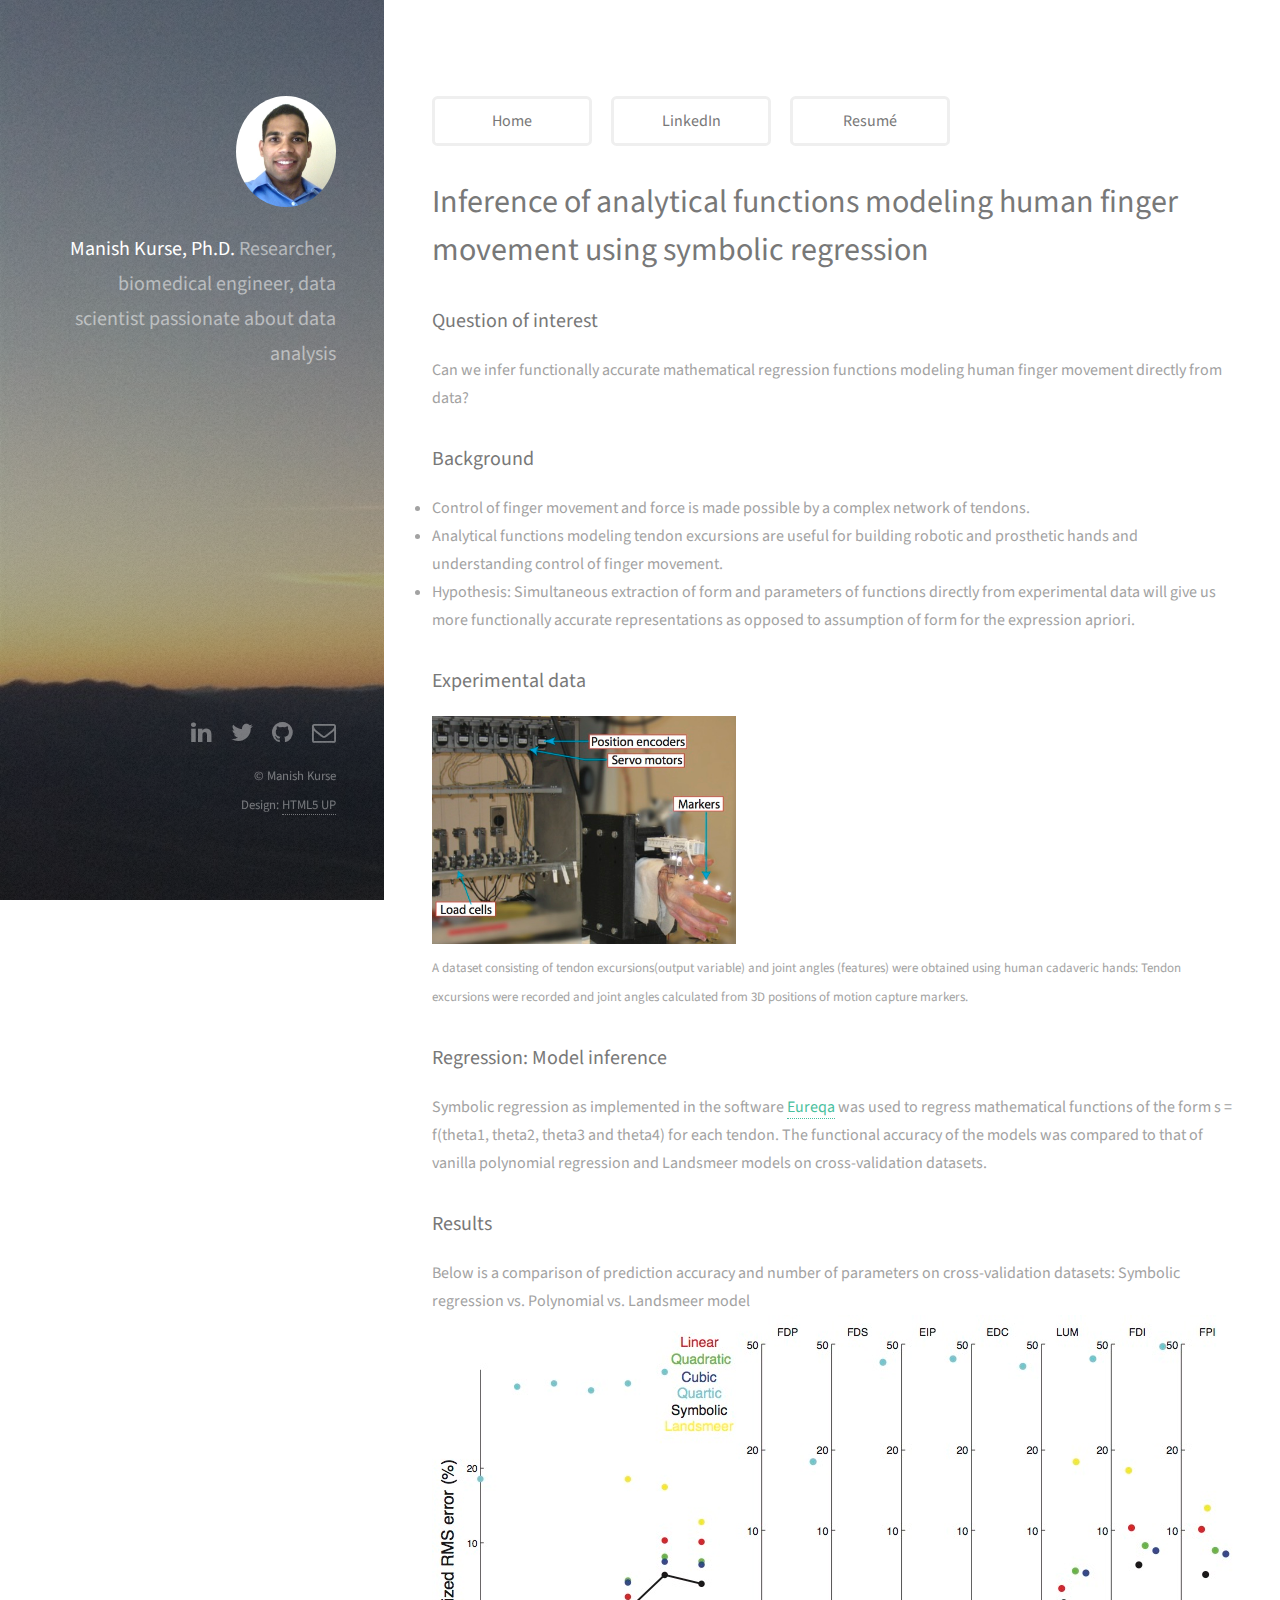
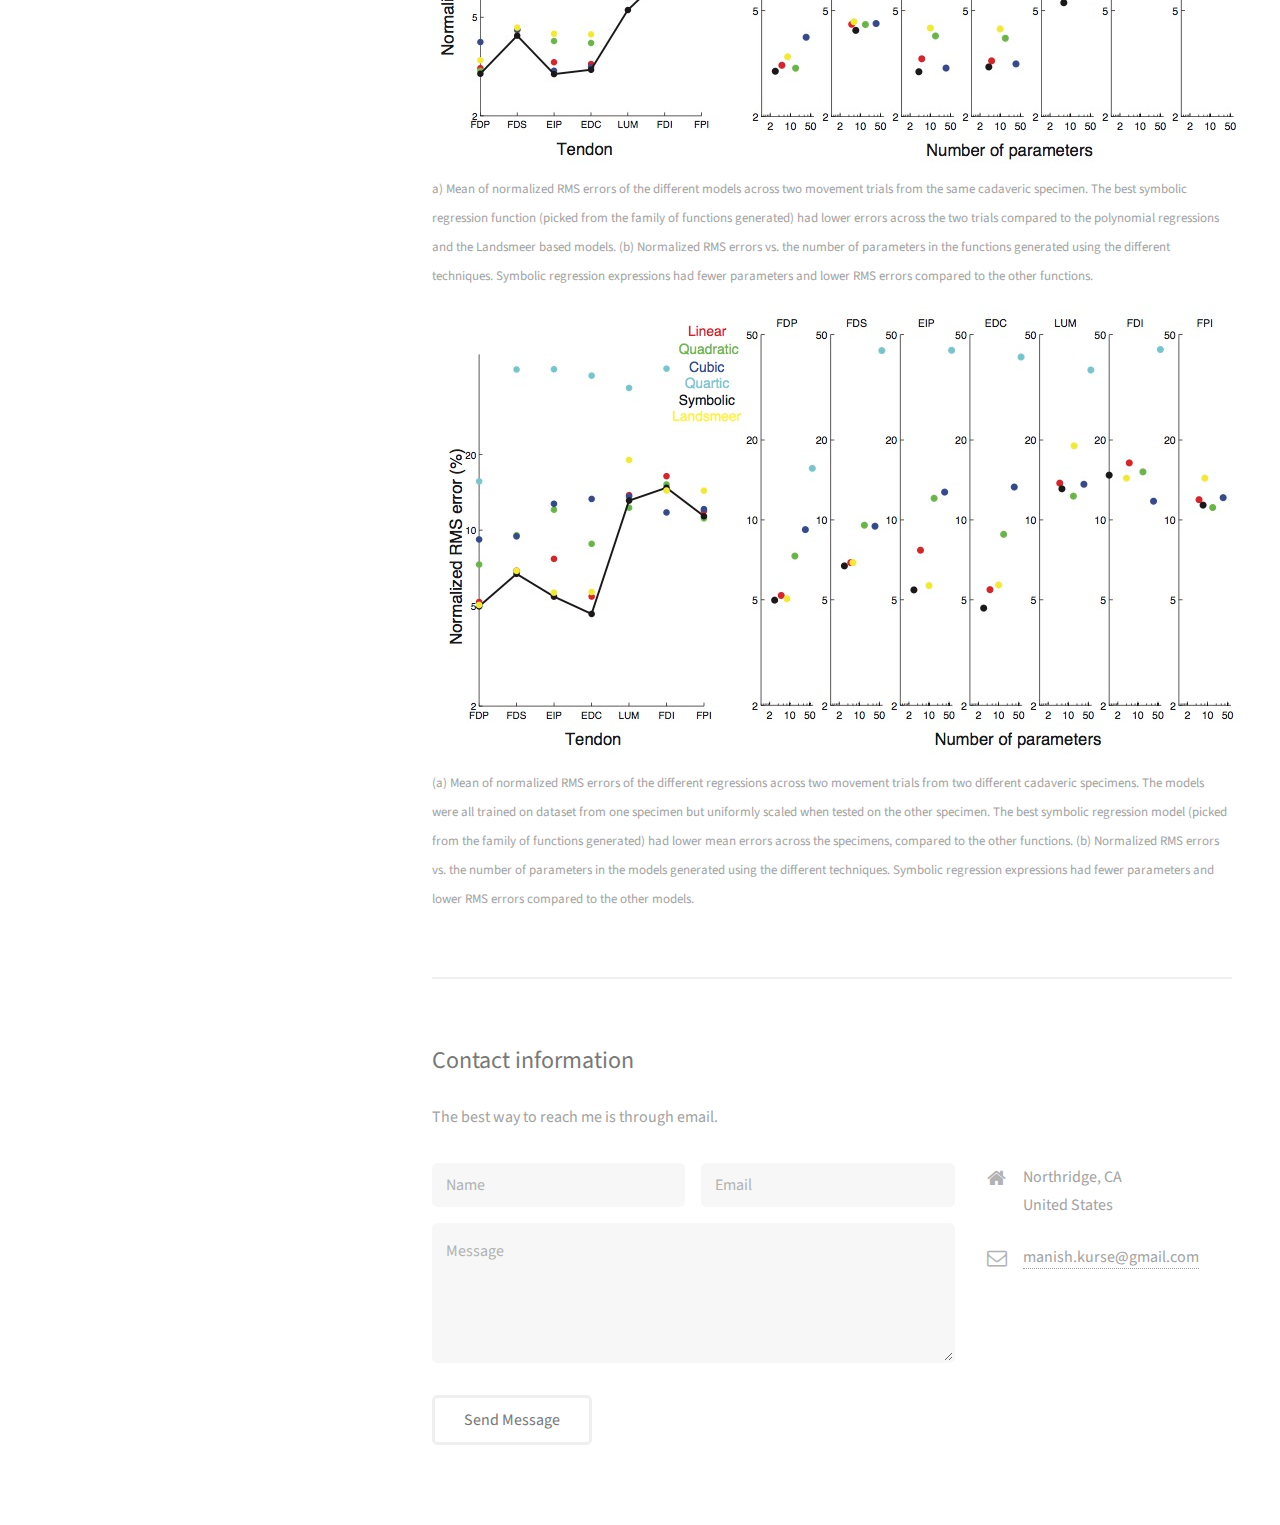
==== InferenceAnalyticalFunctions.html @ bd36255b "Added page on inference of functions and updated blurbs on projects" ====
<!DOCTYPE HTML>
<!--
	Strata by HTML5 UP
	html5up.net | @n33co
	Free for personal and commercial use under the CCA 3.0 license (html5up.net/license)
-->
<html>
	<head>
		<title>Manish Kurse's Webpage</title>
		<meta http-equiv="content-type" content="text/html; charset=utf-8" />
		<meta name="description" content="" />
		<meta name="keywords" content="" />
		<!--[if lte IE 8]><script src="css/ie/html5shiv.js"></script><![endif]-->
		<script src="js/jquery.min.js"></script>
		<script src="js/jquery.poptrox.min.js"></script>
		<script src="js/skel.min.js"></script>
		<script src="js/init.js"></script>
		<noscript>
			<link rel="stylesheet" href="css/skel.css" />
			<link rel="stylesheet" href="css/style.css" />
			<link rel="stylesheet" href="css/style-large.css" />
		</noscript>
		<!--[if lte IE 8]><link rel="stylesheet" href="css/ie/v8.css" /><![endif]-->
	</head>
	<body id="top">

		<!-- Header -->
			<header id="header">
				<a href="images/ManishKurse.jpg" class="image avatar"><img src="images/ManishKurse.jpg" alt="" /></a>
				<h1><strong>Manish Kurse, Ph.D.</strong><br />
				Researcher, biomedical engineer, data scientist<br />
				passionate about data analysis<br />
			</header>

		<!-- Main -->
			<div id="main">

				<!-- One -->
					<section id="one">
					<ul class="actions">
							<li><a href ="index.html" target="_self" class="button">Home</a></li>
							<li><a href="http://www.linkedin.com/in/manishkurse" target="_blank" class="button">LinkedIn</a></li>
							<li><a href="Resume/Resume_ManishKurse.pdf" target = "_blank" class="button">Resumé</a></li>
						</ul>
						<header class="major">
							<h2>Inference of analytical functions modeling human finger movement using symbolic regression</h2>
						</header>
						<p>
						 <h3>Question of interest</h3>					
						 Can we infer functionally accurate mathematical regression functions modeling human finger movement directly from data?
						</p>
						<p>
						<h3>Background</h3>
						<li>Control of finger movement and force is made possible by a complex network of tendons.</li>
						<li>Analytical functions modeling tendon excursions are useful for building robotic and prosthetic hands and understanding control of finger movement.</li>
						<li>Hypothesis: Simultaneous extraction of form and parameters of functions directly from experimental data will give us more functionally 
						accurate representations as opposed to assumption of form for the expression apriori.  </li>
						</p>
						<p>
						<h3>Experimental data</h3>
						<figure>
						<img src="images/MMSSetup.jpg" alt="Cadaver setup" style="width:304px;height:228px">
  				        <figcaption><font size="2">A dataset consisting of tendon excursions(output variable) and joint angles (features) were obtained using human cadaveric hands: Tendon excursions were recorded and joint angles calculated from 3D positions of motion capture markers.</font></figcaption>
  				        </figure>
  				        </p>
  				        <p>
						<h3>Regression: Model inference</h3>
						Symbolic regression as implemented in the software <a href="http://www.nutonian.com/products/eureqa/">Eureqa</a> was used to regress
						 mathematical functions of the form s = f(theta1, theta2, theta3 and theta4) for each tendon.
						The functional accuracy of the models was compared to that of vanilla polynomial regression and Landsmeer models on cross-validation datasets.
						</p>
						<p>
						<h3>Results</h3>
						Below is a comparison of prediction accuracy and number of parameters on cross-validation datasets: Symbolic regression vs. Polynomial vs. Landsmeer model 
						<figure>
						<img src="images/EureqaCad_MultiTrials.jpg" alt="Results: comparison against poly 1">
  				        <figcaption><font size="2">a) Mean of normalized RMS errors of the different models across two movement trials from the same cadaveric specimen. 
  				        The best symbolic regression function (picked from the family of functions generated) had lower 
  				        errors across the two trials compared to the polynomial regressions and the Landsmeer based models.
  				        (b) Normalized RMS errors vs. the number of parameters in the functions generated using the different techniques. Symbolic regression expressions had fewer parameters and lower RMS errors compared to the other functions.</font></figcaption>
  				        </figure>
  				        <figure>
						<img src="images/EureqaCad_MultiHands.jpg" alt="Cadaver setup" >
  				        <figcaption><font size="2">(a) Mean of normalized RMS errors of the different regressions across two movement trials from 
  				        two different cadaveric specimens. The models were all trained on dataset from one specimen but uniformly scaled when tested on the other specimen. 
  				        The best symbolic regression model (picked from the family of functions generated) had lower mean errors across the specimens, compared to the other functions.
  				        (b) Normalized RMS errors vs. the number of parameters in the models generated using the different techniques. 
  				        Symbolic regression expressions had fewer parameters and lower RMS errors compared to the other models.</font></figcaption>
  				        </figure>
  				        </p>
  				        </section>

				<!-- Two -->
					

				<!-- Three -->
					<section id="three">
						<h2>Contact information</h2>
						<p>The best way to reach me is through email.</p>
						<div class="row">
							<div class="8u 12u$(small)">
								<form method="post" action="#">
									<div class="row uniform 50%">
										<div class="6u 12u$(xsmall)"><input type="text" name="name" id="name" placeholder="Name" /></div>
										<div class="6u$ 12u$(xsmall)"><input type="email" name="email" id="email" placeholder="Email" /></div>
										<div class="12u$"><textarea name="message" id="message" placeholder="Message" rows="4"></textarea></div>
									</div>
								</form>
								<ul class="actions">
									<li><input type="submit" value="Send Message" /></li>
								</ul>
							</div>
							<div class="4u$ 12u$(small)">
								<ul class="labeled-icons">
									<li>
										<h3 class="icon fa-home"><span class="label">Address</span></h3>
										 Northridge, CA<br />
										United States
									</li>
									<li>
										<h3 class="icon fa-envelope-o"><span class="label">Email</span></h3>
										<a href="#">manish.kurse@gmail.com</a>
									</li>
								</ul>
							</div>
						</div>
					</section>

			</div>

		<!-- Footer -->
			<footer id="footer">
				<ul class="icons">
					<li><a href="https://www.linkedin.com/in/manishkurse" class="icon fa-linkedin"><span class="label">LinkedIn</span></a></li>
					<li><a href="https://twitter.com/mkurse" class="icon fa-twitter"><span class="label">Twitter</span></a></li>
					<li><a href="https://github.com/manishkurse" class="icon fa-github"><span class="label">Github</span></a></li>
					<li><a href="mailto:manish.kurse@gmail.com" class="icon fa-envelope-o"><span class="label">Email</span></a></li>
				</ul>
				<ul class="copyright">
					<li>&copy; Manish Kurse</li><li>Design: <a href="http://html5up.net">HTML5 UP</a></li>
				</ul>
			</footer>

	</body>
</html>



	<!-- Four -->
				<!--
					<section id="four">
						<h2>Elements</h2>

						<section>
							<h4>Text</h4>
							<p>This is <b>bold</b> and this is <strong>strong</strong>. This is <i>italic</i> and this is <em>emphasized</em>.
							This is <sup>superscript</sup> text and this is <sub>subscript</sub> text.
							This is <u>underlined</u> and this is code: <code>for (;;) { ... }</code>. Finally, <a href="#">this is a link</a>.</p>
							<hr />
							<header>
								<h4>Heading with a Subtitle</h4>
								<p>Lorem ipsum dolor sit amet nullam id egestas urna aliquam</p>
							</header>
							<p>Nunc lacinia ante nunc ac lobortis. Interdum adipiscing gravida odio porttitor sem non mi integer non faucibus ornare mi ut ante amet placerat aliquet. Volutpat eu sed ante lacinia sapien lorem accumsan varius montes viverra nibh in adipiscing blandit tempus accumsan.</p>
							<header>
								<h5>Heading with a Subtitle</h5>
								<p>Lorem ipsum dolor sit amet nullam id egestas urna aliquam</p>
							</header>
							<p>Nunc lacinia ante nunc ac lobortis. Interdum adipiscing gravida odio porttitor sem non mi integer non faucibus ornare mi ut ante amet placerat aliquet. Volutpat eu sed ante lacinia sapien lorem accumsan varius montes viverra nibh in adipiscing blandit tempus accumsan.</p>
							<hr />
							<h2>Heading Level 2</h2>
							<h3>Heading Level 3</h3>
							<h4>Heading Level 4</h4>
							<h5>Heading Level 5</h5>
							<h6>Heading Level 6</h6>
							<hr />
							<h5>Blockquote</h5>
							<blockquote>Fringilla nisl. Donec accumsan interdum nisi, quis tincidunt felis sagittis eget tempus euismod. Vestibulum ante ipsum primis in faucibus vestibulum. Blandit adipiscing eu felis iaculis volutpat ac adipiscing accumsan faucibus. Vestibulum ante ipsum primis in faucibus lorem ipsum dolor sit amet nullam adipiscing eu felis.</blockquote>
							<h5>Preformatted</h5>
							<pre><code>i = 0;

while (!deck.isInOrder()) {
print 'Iteration ' + i;
deck.shuffle();
i++;
}

print 'It took ' + i + ' iterations to sort the deck.';</code></pre>
						</section>

						<section>
							<h4>Lists</h4>
							<div class="row">
								<div class="6u 12u$(xsmall)">
									<h5>Unordered</h5>
									<ul>
										<li>Dolor pulvinar etiam magna etiam.</li>
										<li>Sagittis adipiscing lorem eleifend.</li>
										<li>Felis enim feugiat dolore viverra.</li>
									</ul>
									<h5>Alternate</h5>
									<ul class="alt">
										<li>Dolor pulvinar etiam magna etiam.</li>
										<li>Sagittis adipiscing lorem eleifend.</li>
										<li>Felis enim feugiat dolore viverra.</li>
									</ul>
								</div>
								<div class="6u$ 12u$(xsmall)">
									<h5>Ordered</h5>
									<ol>
										<li>Dolor pulvinar etiam magna etiam.</li>
										<li>Etiam vel felis at lorem sed viverra.</li>
										<li>Felis enim feugiat dolore viverra.</li>
										<li>Dolor pulvinar etiam magna etiam.</li>
										<li>Etiam vel felis at lorem sed viverra.</li>
										<li>Felis enim feugiat dolore viverra.</li>
									</ol>
									<h5>Icons</h5>
									<ul class="icons">
										<li><a href="#" class="icon fa-twitter"><span class="label">Twitter</span></a></li>
										<li><a href="#" class="icon fa-facebook"><span class="label">Facebook</span></a></li>
										<li><a href="#" class="icon fa-instagram"><span class="label">Instagram</span></a></li>
										<li><a href="#" class="icon fa-github"><span class="label">Github</span></a></li>
										<li><a href="#" class="icon fa-dribbble"><span class="label">Dribbble</span></a></li>
										<li><a href="#" class="icon fa-tumblr"><span class="label">Tumblr</span></a></li>
									</ul>
								</div>
							</div>
							<h5>Actions</h5>
							<ul class="actions">
								<li><a href="#" class="button special">Default</a></li>
								<li><a href="#" class="button">Default</a></li>
							</ul>
							<ul class="actions small">
								<li><a href="#" class="button special small">Small</a></li>
								<li><a href="#" class="button small">Small</a></li>
							</ul>
							<div class="row">
								<div class="6u 12u$(small)">
									<ul class="actions vertical">
										<li><a href="#" class="button special">Default</a></li>
										<li><a href="#" class="button">Default</a></li>
									</ul>
								</div>
								<div class="6u$ 12u$(small)">
									<ul class="actions vertical small">
										<li><a href="#" class="button special small">Small</a></li>
										<li><a href="#" class="button small">Small</a></li>
									</ul>
								</div>
								<div class="6u 12u$(small)">
									<ul class="actions vertical">
										<li><a href="#" class="button special fit">Default</a></li>
										<li><a href="#" class="button fit">Default</a></li>
									</ul>
								</div>
								<div class="6u$ 12u$(small)">
									<ul class="actions vertical small">
										<li><a href="#" class="button special small fit">Small</a></li>
										<li><a href="#" class="button small fit">Small</a></li>
									</ul>
								</div>
							</div>
						</section>

						<section>
							<h4>Table</h4>
							<h5>Default</h5>
							<div class="table-wrapper">
								<table>
									<thead>
										<tr>
											<th>Name</th>
											<th>Description</th>
											<th>Price</th>
										</tr>
									</thead>
									<tbody>
										<tr>
											<td>Item One</td>
											<td>Ante turpis integer aliquet porttitor.</td>
											<td>29.99</td>
										</tr>
										<tr>
											<td>Item Two</td>
											<td>Vis ac commodo adipiscing arcu aliquet.</td>
											<td>19.99</td>
										</tr>
										<tr>
											<td>Item Three</td>
											<td> Morbi faucibus arcu accumsan lorem.</td>
											<td>29.99</td>
										</tr>
										<tr>
											<td>Item Four</td>
											<td>Vitae integer tempus condimentum.</td>
											<td>19.99</td>
										</tr>
										<tr>
											<td>Item Five</td>
											<td>Ante turpis integer aliquet porttitor.</td>
											<td>29.99</td>
										</tr>
									</tbody>
									<tfoot>
										<tr>
											<td colspan="2"></td>
											<td>100.00</td>
										</tr>
									</tfoot>
								</table>
							</div>

							<h5>Alternate</h5>
							<div class="table-wrapper">
								<table class="alt">
									<thead>
										<tr>
											<th>Name</th>
											<th>Description</th>
											<th>Price</th>
										</tr>
									</thead>
									<tbody>
										<tr>
											<td>Item One</td>
											<td>Ante turpis integer aliquet porttitor.</td>
											<td>29.99</td>
										</tr>
										<tr>
											<td>Item Two</td>
											<td>Vis ac commodo adipiscing arcu aliquet.</td>
											<td>19.99</td>
										</tr>
										<tr>
											<td>Item Three</td>
											<td> Morbi faucibus arcu accumsan lorem.</td>
											<td>29.99</td>
										</tr>
										<tr>
											<td>Item Four</td>
											<td>Vitae integer tempus condimentum.</td>
											<td>19.99</td>
										</tr>
										<tr>
											<td>Item Five</td>
											<td>Ante turpis integer aliquet porttitor.</td>
											<td>29.99</td>
										</tr>
									</tbody>
									<tfoot>
										<tr>
											<td colspan="2"></td>
											<td>100.00</td>
										</tr>
									</tfoot>
								</table>
							</div>
						</section>

						<section>
							<h4>Buttons</h4>
							<ul class="actions">
								<li><a href="#" class="button special">Special</a></li>
								<li><a href="#" class="button">Default</a></li>
							</ul>
							<ul class="actions">
								<li><a href="#" class="button big">Big</a></li>
								<li><a href="#" class="button">Default</a></li>
								<li><a href="#" class="button small">Small</a></li>
							</ul>
							<ul class="actions fit">
								<li><a href="#" class="button special fit">Fit</a></li>
								<li><a href="#" class="button fit">Fit</a></li>
							</ul>
							<ul class="actions fit small">
								<li><a href="#" class="button special fit small">Fit + Small</a></li>
								<li><a href="#" class="button fit small">Fit + Small</a></li>
							</ul>
							<ul class="actions">
								<li><a href="#" class="button special icon fa-download">Icon</a></li>
								<li><a href="#" class="button icon fa-download">Icon</a></li>
							</ul>
							<ul class="actions">
								<li><span class="button special disabled">Special</span></li>
								<li><span class="button disabled">Default</span></li>
							</ul>
						</section>

						<section>
							<h4>Form</h4>
							<form method="post" action="#">
								<div class="row uniform 50%">
									<div class="6u 12u$(xsmall)">
										<input type="text" name="demo-name" id="demo-name" value="" placeholder="Name" />
									</div>
									<div class="6u$ 12u$(xsmall)">
										<input type="email" name="demo-email" id="demo-email" value="" placeholder="Email" />
									</div>
									<div class="12u$">
										<div class="select-wrapper">
											<select name="demo-category" id="demo-category">
												<option value="">- Category -</option>
												<option value="1">Manufacturing</option>
												<option value="1">Shipping</option>
												<option value="1">Administration</option>
												<option value="1">Human Resources</option>
											</select>
										</div>
									</div>
									<div class="4u 12u$(small)">
										<input type="radio" id="demo-priority-low" name="demo-priority" checked>
										<label for="demo-priority-low">Low Priority</label>
									</div>
									<div class="4u 12u$(small)">
										<input type="radio" id="demo-priority-normal" name="demo-priority">
										<label for="demo-priority-normal">Normal Priority</label>
									</div>
									<div class="4u$ 12u(small)">
										<input type="radio" id="demo-priority-high" name="demo-priority">
										<label for="demo-priority-high">High Priority</label>
									</div>
									<div class="6u 12u$(small)">
										<input type="checkbox" id="demo-copy" name="demo-copy">
										<label for="demo-copy">Email me a copy of this message</label>
									</div>
									<div class="6u$ 12u$(small)">
										<input type="checkbox" id="demo-human" name="demo-human" checked>
										<label for="demo-human">I am a human and not a robot</label>
									</div>
									<div class="12u$">
										<textarea name="demo-message" id="demo-message" placeholder="Enter your message" rows="6"></textarea>
									</div>
									<div class="12u$">
										<ul class="actions">
											<li><input type="submit" value="Send Message" class="special" /></li>
											<li><input type="reset" value="Reset" /></li>
										</ul>
									</div>
								</div>
							</form>
						</section>

						<section>
							<h4>Image</h4>
							<h5>Fit</h5>
							<div class="box alt">
								<div class="row 50% uniform">
									<div class="12u$"><span class="image fit"><img src="images/fulls/05.jpg" alt="" /></span></div>
									<div class="4u"><span class="image fit"><img src="images/thumbs/01.jpg" alt="" /></span></div>
									<div class="4u"><span class="image fit"><img src="images/thumbs/02.jpg" alt="" /></span></div>
									<div class="4u$"><span class="image fit"><img src="images/thumbs/03.jpg" alt="" /></span></div>
									<div class="4u"><span class="image fit"><img src="images/thumbs/04.jpg" alt="" /></span></div>
									<div class="4u"><span class="image fit"><img src="images/thumbs/05.jpg" alt="" /></span></div>
									<div class="4u$"><span class="image fit"><img src="images/thumbs/06.jpg" alt="" /></span></div>
									<div class="4u"><span class="image fit"><img src="images/thumbs/03.jpg" alt="" /></span></div>
									<div class="4u"><span class="image fit"><img src="images/thumbs/02.jpg" alt="" /></span></div>
									<div class="4u$"><span class="image fit"><img src="images/thumbs/01.jpg" alt="" /></span></div>
								</div>
							</div>
							<h5>Left &amp; Right</h5>
							<p><span class="image left"><img src="images/avatar.jpg" alt="" /></span>Fringilla nisl. Donec accumsan interdum nisi, quis tincidunt felis sagittis eget. tempus euismod. Vestibulum ante ipsum primis in faucibus vestibulum. Blandit adipiscing eu felis iaculis volutpat ac adipiscing accumsan eu faucibus. Integer ac pellentesque praesent tincidunt felis sagittis eget. tempus euismod. Vestibulum ante ipsum primis in faucibus vestibulum. Blandit adipiscing eu felis iaculis volutpat ac adipiscing accumsan eu faucibus. Integer ac pellentesque praesent. Donec accumsan interdum nisi, quis tincidunt felis sagittis eget. tempus euismod. Vestibulum ante ipsum primis in faucibus vestibulum. Blandit adipiscing eu felis iaculis volutpat ac adipiscing accumsan eu faucibus. Integer ac pellentesque praesent tincidunt felis sagittis eget. tempus euismod. Vestibulum ante ipsum primis in faucibus vestibulum. Blandit adipiscing eu felis iaculis volutpat ac adipiscing accumsan eu faucibus. Integer ac pellentesque praesent.</p>
							<p><span class="image right"><img src="images/avatar.jpg" alt="" /></span>Fringilla nisl. Donec accumsan interdum nisi, quis tincidunt felis sagittis eget. tempus euismod. Vestibulum ante ipsum primis in faucibus vestibulum. Blandit adipiscing eu felis iaculis volutpat ac adipiscing accumsan eu faucibus. Integer ac pellentesque praesent tincidunt felis sagittis eget. tempus euismod. Vestibulum ante ipsum primis in faucibus vestibulum. Blandit adipiscing eu felis iaculis volutpat ac adipiscing accumsan eu faucibus. Integer ac pellentesque praesent. Donec accumsan interdum nisi, quis tincidunt felis sagittis eget. tempus euismod. Vestibulum ante ipsum primis in faucibus vestibulum. Blandit adipiscing eu felis iaculis volutpat ac adipiscing accumsan eu faucibus. Integer ac pellentesque praesent tincidunt felis sagittis eget. tempus euismod. Vestibulum ante ipsum primis in faucibus vestibulum. Blandit adipiscing eu felis iaculis volutpat ac adipiscing accumsan eu faucibus. Integer ac pellentesque praesent.</p>
						</section>

					</section>
				-->
---- css/skel.css ----
/* Resets (http://meyerweb.com/eric/tools/css/reset/ | v2.0 | 20110126 | License: none (public domain)) */

	html,body,div,span,applet,object,iframe,h1,h2,h3,h4,h5,h6,p,blockquote,pre,a,abbr,acronym,address,big,cite,code,del,dfn,em,img,ins,kbd,q,s,samp,small,strike,strong,sub,sup,tt,var,b,u,i,center,dl,dt,dd,ol,ul,li,fieldset,form,label,legend,table,caption,tbody,tfoot,thead,tr,th,td,article,aside,canvas,details,embed,figure,figcaption,footer,header,hgroup,menu,nav,output,ruby,section,summary,time,mark,audio,video{margin:0;padding:0;border:0;font-size:100%;font:inherit;vertical-align:baseline;}article,aside,details,figcaption,figure,footer,header,hgroup,menu,nav,section{display:block;}body{line-height:1;}ol,ul{list-style:none;}blockquote,q{quotes:none;}blockquote:before,blockquote:after,q:before,q:after{content:'';content:none;}table{border-collapse:collapse;border-spacing:0;}body{-webkit-text-size-adjust:none}

/* Box Model */

	*, *:before, *:after {
		-moz-box-sizing: border-box;
		-webkit-box-sizing: border-box;
		box-sizing: border-box;
	}

/* Container */

	.container {
		margin-left: auto;
		margin-right: auto;

		/* width: (containers) */
		width: 100%;
	}

	/* Modifiers */

		/* 125% */
			.container.\31 25\25 {
				width: 100%;

				/* max-width: (containers * 1.25) */
				max-width: 125%;

				/* min-width: (containers) */
				min-width: 100%;
			}

		/* 75% */
			.container.\37 5\25 {

				/* width: (containers * 0.75) */
				width: 75%;

			}

		/* 50% */
			.container.\35 0\25 {

				/* width: (containers * 0.50) */
				width: 50%;

			}

		/* 25% */
			.container.\32 5\25 {

				/* width: (containers * 0.25) */
				width: 25%;

			}

/* Grid */

	.row {
		border-bottom: solid 1px transparent;
	}

	.row > * {
		float: left;
	}

	.row:after, .row:before {
		content: '';
		display: block;
		clear: both;
		height: 0;
	}

	.row.uniform > * > :first-child {
		margin-top: 0;
	}

	.row.uniform > * > :last-child {
		margin-bottom: 0;
	}

	/* Gutters */

		/* Normal */

			.row > * {
				/* padding: (gutters.horizontal) 0 0 (gutters.vertical) */
				padding: 0 0 0 2.5em;
			}

			.row {
				/* margin: -(gutters.horizontal) 0 -1px -(gutters.vertical) */
				margin: 0 0 -1px -2.5em;
			}

			.row.uniform > * {
				/* padding: (gutters.vertical) 0 0 (gutters.vertical) */
				padding: 2.5em 0 0 2.5em;
			}

			.row.uniform {
				/* margin: -(gutters.vertical) 0 -1px -(gutters.vertical) */
				margin: -2.5em 0 -1px -2.5em;
			}

		/* 200% */

			.row.\32 00\25 > * {
				/* padding: (gutters.horizontal) 0 0 (gutters.vertical) */
				padding: 0 0 0 5em;
			}

			.row.\32 00\25 {
				/* margin: -(gutters.horizontal) 0 -1px -(gutters.vertical) */
				margin: 0 0 -1px -5em;
			}

			.row.uniform.\32 00\25 > * {
				/* padding: (gutters.vertical) 0 0 (gutters.vertical) */
				padding: 5em 0 0 5em;
			}

			.row.uniform.\32 00\25 {
				/* margin: -(gutters.vertical) 0 -1px -(gutters.vertical) */
				margin: -5em 0 -1px -5em;
			}

		/* 150% */

			.row.\31 50\25 > * {
				/* padding: (gutters.horizontal) 0 0 (gutters.vertical) */
				padding: 0 0 0 3.75em;
			}

			.row.\31 50\25 {
				/* margin: -(gutters.horizontal) 0 -1px -(gutters.vertical) */
				margin: 0 0 -1px -3.75em;
			}

			.row.uniform.\31 50\25 > * {
				/* padding: (gutters.vertical) 0 0 (gutters.vertical) */
				padding: 3.75em 0 0 3.75em;
			}

			.row.uniform.\31 50\25 {
				/* margin: -(gutters.vertical) 0 -1px -(gutters.vertical) */
				margin: -3.75em 0 -1px -3.75em;
			}

		/* 50% */

			.row.\35 0\25 > * {
				/* padding: (gutters.horizontal) 0 0 (gutters.vertical) */
				padding: 0 0 0 1.25em;
			}

			.row.\35 0\25 {
				/* margin: -(gutters.horizontal) 0 -1px -(gutters.vertical) */
				margin: 0 0 -1px -1.25em;
			}

			.row.uniform.\35 0\25 > * {
				/* padding: (gutters.vertical) 0 0 (gutters.vertical) */
				padding: 1.25em 0 0 1.25em;
			}

			.row.uniform.\35 0\25 {
				/* margin: -(gutters.vertical) 0 -1px -(gutters.vertical) */
				margin: -1.25em 0 -1px -1.25em;
			}

		/* 25% */

			.row.\32 5\25 > * {
				/* padding: (gutters.horizontal) 0 0 (gutters.vertical) */
				padding: 0 0 0 0.625em;
			}

			.row.\32 5\25 {
				/* margin: -(gutters.horizontal) 0 -1px -(gutters.vertical) */
				margin: 0 0 -1px -0.625em;
			}

			.row.uniform.\32 5\25 > * {
				/* padding: (gutters.vertical) 0 0 (gutters.vertical) */
				padding: 0.625em 0 0 0.625em;
			}

			.row.uniform.\32 5\25 {
				/* margin: -(gutters.vertical) 0 -1px -(gutters.vertical) */
				margin: -0.625em 0 -1px -0.625em;
			}

		/* 0% */

			.row.\30 \25 > * {
				padding: 0;
			}

			.row.\30 \25 {
				margin: 0 0 -1px 0;
			}

	/* Cells */

		.\31 2u, .\31 2u\24 { width: 100%; clear: none; margin-left: 0; }
		.\31 1u, .\31 1u\24 { width: 91.6666666667%; clear: none; margin-left: 0; }
		.\31 0u, .\31 0u\24 { width: 83.3333333333%; clear: none; margin-left: 0; }
		.\39 u, .\39 u\24 { width: 75%; clear: none; margin-left: 0; }
		.\38 u, .\38 u\24 { width: 66.6666666667%; clear: none; margin-left: 0; }
		.\37 u, .\37 u\24 { width: 58.3333333333%; clear: none; margin-left: 0; }
		.\36 u, .\36 u\24 { width: 50%; clear: none; margin-left: 0; }
		.\35 u, .\35 u\24 { width: 41.6666666667%; clear: none; margin-left: 0; }
		.\34 u, .\34 u\24 { width: 33.3333333333%; clear: none; margin-left: 0; }
		.\33 u, .\33 u\24 { width: 25%; clear: none; margin-left: 0; }
		.\32 u, .\32 u\24 { width: 16.6666666667%; clear: none; margin-left: 0; }
		.\31 u, .\31 u\24 { width: 8.3333333333%; clear: none; margin-left: 0; }

		.\31 2u\24 + *,
		.\31 1u\24 + *,
		.\31 0u\24 + *,
		.\39 u\24 + *,
		.\38 u\24 + *,
		.\37 u\24 + *,
		.\36 u\24 + *,
		.\35 u\24 + *,
		.\34 u\24 + *,
		.\33 u\24 + *,
		.\32 u\24 + *,
		.\31 u\24 + * {
			clear: left;
		}

		.\-11u { margin-left: 91.6666666667% }
		.\-10u { margin-left: 83.3333333333% }
		.\-9u { margin-left: 75% }
		.\-8u { margin-left: 66.6666666667% }
		.\-7u { margin-left: 58.3333333333% }
		.\-6u { margin-left: 50% }
		.\-5u { margin-left: 41.6666666667% }
		.\-4u { margin-left: 33.3333333333% }
		.\-3u { margin-left: 25% }
		.\-2u { margin-left: 16.6666666667% }
		.\-1u { margin-left: 8.3333333333% }
---- css/style.css ----
@import url(font-awesome.min.css);
@import url("http://fonts.googleapis.com/css?family=Source+Sans+Pro:400,400italic");

/*
	Strata by HTML5 UP
	html5up.net | @n33co
	Free for personal and commercial use under the CCA 3.0 license (html5up.net/license)
*/

/* Basic */

	body {
		background: #fff;
	}

		body.is-loading *, body.is-loading *:before, body.is-loading *:after {
			-moz-animation: none !important;
			-webkit-animation: none !important;
			-o-animation: none !important;
			-ms-animation: none !important;
			animation: none !important;
			-moz-transition: none !important;
			-webkit-transition: none !important;
			-o-transition: none !important;
			-ms-transition: none !important;
			transition: none !important;
		}

	body, input, select, textarea {
		color: #a2a2a2;
		font-family: "Source Sans Pro", Helvetica, sans-serif;
		font-size: 16pt;
		font-weight: 400;
		line-height: 1.75em;
	}

	a {
		-moz-transition: color 0.2s ease-in-out, border-color 0.2s ease-in-out;
		-webkit-transition: color 0.2s ease-in-out, border-color 0.2s ease-in-out;
		-o-transition: color 0.2s ease-in-out, border-color 0.2s ease-in-out;
		-ms-transition: color 0.2s ease-in-out, border-color 0.2s ease-in-out;
		transition: color 0.2s ease-in-out, border-color 0.2s ease-in-out;
		border-bottom: dotted 1px;
		color: #49bf9d;
		text-decoration: none;
	}

		a:hover {
			border-bottom-color: transparent;
			color: #49bf9d !important;
			text-decoration: none;
		}

	strong, b {
		color: #787878;
		font-weight: 400;
	}

	em, i {
		font-style: italic;
	}

	p {
		margin: 0 0 2em 0;
	}

	h1, h2, h3, h4, h5, h6 {
		color: #787878;
		font-weight: 400;
		line-height: 1em;
		margin: 0 0 1em 0;
	}

		h1 a, h2 a, h3 a, h4 a, h5 a, h6 a {
			color: inherit;
			text-decoration: none;
		}

	h1 {
		font-size: 2em;
		line-height: 1.5em;
	}

	h2 {
		font-size: 1.5em;
		line-height: 1.5em;
	}

	h3 {
		font-size: 1.25em;
		line-height: 1.5em;
	}

	h4 {
		font-size: 1.1em;
		line-height: 1.5em;
	}

	h5 {
		font-size: 0.9em;
		line-height: 1.5em;
	}

	h6 {
		font-size: 0.7em;
		line-height: 1.5em;
	}

	sub {
		font-size: 0.8em;
		position: relative;
		top: 0.5em;
	}

	sup {
		font-size: 0.8em;
		position: relative;
		top: -0.5em;
	}

	hr {
		border: 0;
		border-bottom: solid 2px #efefef;
		margin: 2em 0;
	}

		hr.major {
			margin: 3em 0;
		}

	blockquote {
		border-left: solid 6px #efefef;
		font-style: italic;
		margin: 0 0 2em 0;
		padding: 0.5em 0 0.5em 1.5em;
	}

	code {
		background: #f7f7f7;
		border-radius: 0.35em;
		border: solid 2px #efefef;
		font-family: "Courier New", monospace;
		font-size: 0.9em;
		margin: 0 0.25em;
		padding: 0.25em 0.65em;
	}

	pre {
		-webkit-overflow-scrolling: touch;
		font-family: "Courier New", monospace;
		font-size: 0.9em;
		margin: 0 0 2em 0;
	}

		pre code {
			display: block;
			line-height: 1.75em;
			padding: 1em 1.5em;
			overflow-x: auto;
		}

	.align-left {
		text-align: left;
	}

	.align-center {
		text-align: center;
	}

	.align-right {
		text-align: right;
	}

/* Section/Article */

	section.special, article.special {
		text-align: center;
	}

	header p {
		color: #b2b2b2;
		position: relative;
		margin: 0 0 1.5em 0;
	}

	header h2 + p {
		font-size: 1.25em;
		margin-top: -1em;
		line-height: 1.5em;
	}

	header h3 + p {
		font-size: 1.1em;
		margin-top: -0.8em;
		line-height: 1.5em;
	}

	header h4 + p,
	header h5 + p,
	header h6 + p {
		font-size: 0.9em;
		margin-top: -0.6em;
		line-height: 1.5em;
	}

	header.major h2 {
		font-size: 2em;
	}

/* Form */

	form {
		margin: 0 0 2em 0;
	}

	label {
		color: #787878;
		display: block;
		font-size: 0.9em;
		font-weight: 400;
		margin: 0 0 1em 0;
	}

	input[type="text"],
	input[type="password"],
	input[type="email"],
	select,
	textarea {
		-moz-appearance: none;
		-webkit-appearance: none;
		-o-appearance: none;
		-ms-appearance: none;
		appearance: none;
		background: #f7f7f7;
		border-radius: 0.35em;
		border: solid 2px transparent;
		color: inherit;
		display: block;
		outline: 0;
		padding: 0 0.75em;
		text-decoration: none;
		width: 100%;
	}

		input[type="text"]:invalid,
		input[type="password"]:invalid,
		input[type="email"]:invalid,
		select:invalid,
		textarea:invalid {
			box-shadow: none;
		}

		input[type="text"]:focus,
		input[type="password"]:focus,
		input[type="email"]:focus,
		select:focus,
		textarea:focus {
			border-color: #49bf9d;
		}

	.select-wrapper {
		text-decoration: none;
		display: block;
		position: relative;
	}

		.select-wrapper:before {
			-moz-osx-font-smoothing: grayscale;
			-webkit-font-smoothing: antialiased;
			font-family: FontAwesome;
			font-style: normal;
			font-weight: normal;
			text-transform: none !important;
		}

		.select-wrapper:before {
			color: #dfdfdf;
			content: '\f078';
			display: block;
			height: 2.75em;
			line-height: 2.75em;
			pointer-events: none;
			position: absolute;
			right: 0;
			text-align: center;
			top: 0;
			width: 2.75em;
		}

		.select-wrapper select::-ms-expand {
			display: none;
		}

	input[type="text"],
	input[type="password"],
	input[type="email"],
	select {
		height: 2.75em;
	}

	textarea {
		padding: 0.75em;
	}

	input[type="checkbox"],
	input[type="radio"] {
		-moz-appearance: none;
		-webkit-appearance: none;
		-o-appearance: none;
		-ms-appearance: none;
		appearance: none;
		display: block;
		float: left;
		margin-right: -2em;
		opacity: 0;
		width: 1em;
		z-index: -1;
	}

		input[type="checkbox"] + label,
		input[type="radio"] + label {
			text-decoration: none;
			color: #a2a2a2;
			cursor: pointer;
			display: inline-block;
			font-size: 1em;
			font-weight: 400;
			padding-left: 2.4em;
			padding-right: 0.75em;
			position: relative;
		}

			input[type="checkbox"] + label:before,
			input[type="radio"] + label:before {
				-moz-osx-font-smoothing: grayscale;
				-webkit-font-smoothing: antialiased;
				font-family: FontAwesome;
				font-style: normal;
				font-weight: normal;
				text-transform: none !important;
			}

			input[type="checkbox"] + label:before,
			input[type="radio"] + label:before {
				background: #f7f7f7;
				border-radius: 0.35em;
				border: solid 2px transparent;
				content: '';
				display: inline-block;
				height: 1.65em;
				left: 0;
				line-height: 1.58125em;
				position: absolute;
				text-align: center;
				top: 0;
				width: 1.65em;
			}

		input[type="checkbox"]:checked + label:before,
		input[type="radio"]:checked + label:before {
			background: #787878;
			border-color: #787878;
			color: #fff;
			content: '\f00c';
		}

		input[type="checkbox"]:focus + label:before,
		input[type="radio"]:focus + label:before {
			border-color: #49bf9d;
		}

	input[type="checkbox"] + label:before {
		border-radius: 0.35em;
	}

	input[type="radio"] + label:before {
		border-radius: 100%;
	}

	::-webkit-input-placeholder {
		color: #b2b2b2 !important;
		opacity: 1.0;
	}

	:-moz-placeholder {
		color: #b2b2b2 !important;
		opacity: 1.0;
	}

	::-moz-placeholder {
		color: #b2b2b2 !important;
		opacity: 1.0;
	}

	:-ms-input-placeholder {
		color: #b2b2b2 !important;
		opacity: 1.0;
	}

	.formerize-placeholder {
		color: #b2b2b2 !important;
		opacity: 1.0;
	}

/* Box */

	.box {
		border-radius: 0.35em;
		border: solid 2px #efefef;
		margin-bottom: 2em;
		padding: 1.5em;
	}

		.box > :last-child,
		.box > :last-child > :last-child,
		.box > :last-child > :last-child > :last-child {
			margin-bottom: 0;
		}

		.box.alt {
			border: 0;
			border-radius: 0;
			padding: 0;
		}

/* Icon */

	.icon {
		text-decoration: none;
		border-bottom: none;
		position: relative;
	}

		.icon:before {
			-moz-osx-font-smoothing: grayscale;
			-webkit-font-smoothing: antialiased;
			font-family: FontAwesome;
			font-style: normal;
			font-weight: normal;
			text-transform: none !important;
		}

		.icon > .label {
			display: none;
		}

/* Image */

	.image {
		border-radius: 0.35em;
		border: 0;
		display: inline-block;
		position: relative;
	}

		.image:before {
			-moz-transition: opacity 0.2s ease-in-out;
			-webkit-transition: opacity 0.2s ease-in-out;
			-o-transition: opacity 0.2s ease-in-out;
			-ms-transition: opacity 0.2s ease-in-out;
			transition: opacity 0.2s ease-in-out;
			background: url("images/overlay.png");
			border-radius: 0.35em;
			content: '';
			display: block;
			height: 100%;
			left: 0;
			opacity: 0.5;
			position: absolute;
			top: 0;
			width: 100%;
		}

		.image.thumb {
			text-align: center;
		}

			.image.thumb:after {
				-moz-transition: opacity 0.2s ease-in-out;
				-webkit-transition: opacity 0.2s ease-in-out;
				-o-transition: opacity 0.2s ease-in-out;
				-ms-transition: opacity 0.2s ease-in-out;
				transition: opacity 0.2s ease-in-out;
				border-radius: 0.35em;
				border: solid 3px rgba(255, 255, 255, 0.5);
				color: #fff;
				content: 'View';
				display: inline-block;
				font-size: 0.8em;
				font-weight: 400;
				left: 50%;
				line-height: 2.25em;
				margin: -1.25em 0 0 -3em;
				opacity: 0;
				padding: 0 1.5em;
				position: absolute;
				text-align: center;
				text-decoration: none;
				top: 50%;
				white-space: nowrap;
			}

			.image.thumb:hover:after {
				opacity: 1.0;
			}

			.image.thumb:hover:before {
				background: url("images/overlay.png"), url("images/overlay.png");
				opacity: 1.0;
			}

		.image img {
			border-radius: 0.35em;
			display: block;
		}

		.image.left {
			float: left;
			margin: 0 1.5em 1em 0;
			top: 0.25em;
		}

		.image.right {
			float: right;
			margin: 0 0 1em 1.5em;
			top: 0.25em;
		}

		.image.left, .image.right {
			max-width: 40%;
		}

			.image.left img, .image.right img {
				width: 100%;
			}

		.image.fit {
			display: block;
			margin: 0 0 2em 0;
			width: 100%;
		}

			.image.fit img {
				width: 100%;
			}

		.image.avatar {
			border-radius: 100%;
		}

			.image.avatar:before {
				display: none;
			}

			.image.avatar img {
				border-radius: 100%;
				width: 100%;
			}

/* List */

	ol {
		list-style: decimal;
		margin: 0 0 2em 0;
		padding-left: 1.25em;
	}

		ol li {
			padding-left: 0.25em;
		}

	ul {
		list-style: disc;
		margin: 0 0 2em 0;
		padding-left: 1em;
	}

		ul li {
			padding-left: 0.5em;
		}

		ul.alt {
			list-style: none;
			padding-left: 0;
		}

			ul.alt li {
				border-top: solid 2px #efefef;
				padding: 0.5em 0;
			}

				ul.alt li:first-child {
					border-top: 0;
					padding-top: 0;
				}

		ul.icons {
			cursor: default;
			list-style: none;
			padding-left: 0;
		}

			ul.icons li {
				display: inline-block;
				padding: 0 1em 0 0;
			}

				ul.icons li:last-child {
					padding-right: 0;
				}

				ul.icons li .icon:before {
					font-size: 1.5em;
				}

		ul.actions {
			cursor: default;
			list-style: none;
			padding-left: 0;
		}

			ul.actions li {
				display: inline-block;
				padding: 0 1em 0 0;
				vertical-align: middle;
			}

				ul.actions li:last-child {
					padding-right: 0;
				}

			ul.actions.small li {
				padding: 0 0.5em 0 0;
			}

			ul.actions.vertical li {
				display: block;
				padding: 1em 0 0 0;
			}

				ul.actions.vertical li:first-child {
					padding-top: 0;
				}

				ul.actions.vertical li > * {
					margin-bottom: 0;
				}

			ul.actions.vertical.small li {
				padding: 0.5em 0 0 0;
			}

				ul.actions.vertical.small li:first-child {
					padding-top: 0;
				}

			ul.actions.fit {
				display: table;
				margin-left: -1em;
				padding: 0;
				table-layout: fixed;
				width: calc(100% + 1em);
			}

				ul.actions.fit li {
					display: table-cell;
					padding: 0 0 0 1em;
				}

					ul.actions.fit li > * {
						margin-bottom: 0;
					}

				ul.actions.fit.small {
					margin-left: -0.5em;
					width: calc(100% + 0.5em);
				}

					ul.actions.fit.small li {
						padding: 0 0 0 0.5em;
					}

		ul.labeled-icons {
			list-style: none;
			padding: 0;
		}

			ul.labeled-icons li {
				line-height: 1.75em;
				margin: 1.5em 0 0 0;
				padding-left: 2.25em;
				position: relative;
			}

				ul.labeled-icons li:first-child {
					margin-top: 0;
				}

				ul.labeled-icons li a {
					color: inherit;
				}

				ul.labeled-icons li h3 {
					color: #b2b2b2;
					left: 0;
					position: absolute;
					text-align: center;
					top: 0;
					width: 1em;
				}

	dl {
		margin: 0 0 2em 0;
	}

/* Table */

	.table-wrapper {
		-webkit-overflow-scrolling: touch;
		overflow-x: auto;
	}

	table {
		margin: 0 0 2em 0;
		width: 100%;
	}

		table tbody tr {
			border: solid 1px #efefef;
			border-left: 0;
			border-right: 0;
		}

			table tbody tr:nth-child(2n + 1) {
				background-color: #f7f7f7;
			}

		table td {
			padding: 0.75em 0.75em;
		}

		table th {
			color: #787878;
			font-size: 0.9em;
			font-weight: 400;
			padding: 0 0.75em 0.75em 0.75em;
			text-align: left;
		}

		table thead {
			border-bottom: solid 2px #efefef;
		}

		table tfoot {
			border-top: solid 2px #efefef;
		}

		table.alt {
			border-collapse: separate;
		}

			table.alt tbody tr td {
				border: solid 2px #efefef;
				border-left-width: 0;
				border-top-width: 0;
			}

				table.alt tbody tr td:first-child {
					border-left-width: 2px;
				}

			table.alt tbody tr:first-child td {
				border-top-width: 2px;
			}

			table.alt thead {
				border-bottom: 0;
			}

			table.alt tfoot {
				border-top: 0;
			}

/* Button */

	input[type="submit"],
	input[type="reset"],
	input[type="button"],
	.button {
		-moz-appearance: none;
		-webkit-appearance: none;
		-o-appearance: none;
		-ms-appearance: none;
		appearance: none;
		-moz-transition: background-color 0.2s ease-in-out, color 0.2s ease-in-out, border-color 0.2s ease-in-out;
		-webkit-transition: background-color 0.2s ease-in-out, color 0.2s ease-in-out, border-color 0.2s ease-in-out;
		-o-transition: background-color 0.2s ease-in-out, color 0.2s ease-in-out, border-color 0.2s ease-in-out;
		-ms-transition: background-color 0.2s ease-in-out, color 0.2s ease-in-out, border-color 0.2s ease-in-out;
		transition: background-color 0.2s ease-in-out, color 0.2s ease-in-out, border-color 0.2s ease-in-out;
		background-color: transparent;
		border-radius: 0.35em;
		border: solid 3px #efefef;
		color: #787878 !important;
		cursor: pointer;
		display: inline-block;
		font-weight: 400;
		height: 3.15em;
		height: calc(2.75em + 6px);
		line-height: 2.75em;
		min-width: 10em;
		padding: 0 1.5em;
		text-align: center;
		text-decoration: none;
		white-space: nowrap;
	}

		input[type="submit"]:hover,
		input[type="reset"]:hover,
		input[type="button"]:hover,
		.button:hover {
			border-color: #49bf9d;
			color: #49bf9d !important;
		}

		input[type="submit"]:active,
		input[type="reset"]:active,
		input[type="button"]:active,
		.button:active {
			background-color: rgba(73, 191, 157, 0.1);
			border-color: #49bf9d;
			color: #49bf9d !important;
		}

		input[type="submit"].icon,
		input[type="reset"].icon,
		input[type="button"].icon,
		.button.icon {
			padding-left: 1.35em;
		}

			input[type="submit"].icon:before,
			input[type="reset"].icon:before,
			input[type="button"].icon:before,
			.button.icon:before {
				margin-right: 0.5em;
			}

		input[type="submit"].fit,
		input[type="reset"].fit,
		input[type="button"].fit,
		.button.	 {
			display: block;
			margin: 0 0 1em 0;
			min-width: 0;
			width: 100%;
		}

		input[type="submit"].small,
		input[type="reset"].small,
		input[type="button"].small,
		.button.small {
			font-size: 0.8em;
		}

		input[type="submit"].big,
		input[type="reset"].big,
		input[type="button"].big,
		.button.big {
			font-size: 1.35em;
		}

		input[type="submit"].special,
		input[type="reset"].special,
		input[type="button"].special,
		.button.special {
			background-color: #49bf9d;
			border-color: #49bf9d;
			color: #ffffff !important;
		}

			input[type="submit"].special:hover,
			input[type="reset"].special:hover,
			input[type="button"].special:hover,
			.button.special:hover {
				background-color: #5cc6a7;
				border-color: #5cc6a7;
			}

			input[type="submit"].special:active,
			input[type="reset"].special:active,
			input[type="button"].special:active,
			.button.special:active {
				background-color: #3eb08f;
				border-color: #3eb08f;
			}

		input[type="submit"].disabled, input[type="submit"]:disabled,
		input[type="reset"].disabled,
		input[type="reset"]:disabled,
		input[type="button"].disabled,
		input[type="button"]:disabled,
		.button.disabled,
		.button:disabled {
			background-color: #e7e7e7 !important;
			border-color: #e7e7e7 !important;
			color: #b2b2b2 !important;
			cursor: default;
		}

/* Work Item */

	.work-item {
		margin: 0 0 2em 0;
	}

		.work-item .image {
			margin: 0 0 1.5em 0;
		}

		.work-item h3 {
			font-size: 1em;
			margin: 0 0 0.5em 0;
		}

		.work-item p {
			font-size: 0.8em;
			line-height: 1.5em;
			margin: 0;
		}

	.proj-item {
		margin: 0 0 2em 0;
	}

		.proj-item .image {
			margin: 0 0 1.5em 0;
		}

		.proj-item h3 {
			font-size: 1em;
			margin: 0 0 0.5em 0;
		}

		.proj-item p {
			font-size: 0.8em;
			line-height: 1.5em;
			margin: 0;
		}

/* Header */

	#header {
		background-color: #1f1815;
		background-attachment: scroll,								fixed;
		background-image: url("images/overlay.png"), url("../images/bg.jpg");
		background-position: top left,							top left;
		background-repeat: repeat,								no-repeat;
		background-size: auto,								auto 100%;
		color: rgba(255, 255, 255, 0.5);
		height: 100%;
		left: 0;
		padding: 8em 4em 0 0;
		position: fixed;
		text-align: right;
		top: 0;
		width: 35%;
	}

		#header strong, #header b {
			color: #ffffff;
		}

		#header h2, #header h3, #header h4, #header h5, #header h6 {
			color: #ffffff;
		}

		#header h1 {
			color: rgba(255, 255, 255, 0.5);
			font-size: 1.35em;
			line-height: 1.75em;
			margin: 0;
		}

		#header .image.avatar {
			margin: 0 0 1em 0;
			width: 6.25em;
		}

/* Footer */

	#footer {
		bottom: 0;
		left: 0;
		padding: 0 4em 6em 0;
		position: fixed;
		text-align: right;
		width: 35%;
	}

		#footer .icons {
			margin: 1em 0 0 0;
		}

			#footer .icons a {
				color: rgba(255, 255, 255, 0.4);
			}

		#footer .copyright {
			color: rgba(255, 255, 255, 0.4);
			font-size: 0.8em;
			list-style: none;
			margin: 1em 0 0 0;
			padding: 0;
		}

			#footer .copyright li {
				border-left: solid 1px rgba(255, 255, 255, 0.25);
				display: inline-block;
				line-height: 1em;
				margin-left: 0.75em;
				padding-left: 0.75em;
			}

				#footer .copyright li:first-child {
					border-left: 0;
					margin-left: 0;
					padding-left: 0;
				}

				#footer .copyright li a {
					color: inherit;
				}

/* Main */

	#main {
		margin-left: 35%;
		max-width: 54em;
		padding: 8em 4em 4em 4em;
		width: calc(100% - 35%);
	}

		#main > section {
			border-top: solid 2px #efefef;
			margin: 4em 0 0 0;
			padding: 4em 0 0 0;
		}

			#main > section:first-child {
				border-top: 0;
				margin-top: 0;
				padding-top: 0;
			}

/* Poptrox */
	@-moz-keyframes spin { 0% { -moz-transform: rotate(0deg); -webkit-transform: rotate(0deg); -o-transform: rotate(0deg); -ms-transform: rotate(0deg); transform: rotate(0deg); } 100% { -moz-transform: rotate(360deg); -webkit-transform: rotate(360deg); -o-transform: rotate(360deg); -ms-transform: rotate(360deg); transform: rotate(360deg); } }
	@-webkit-keyframes spin { 0% { -moz-transform: rotate(0deg); -webkit-transform: rotate(0deg); -o-transform: rotate(0deg); -ms-transform: rotate(0deg); transform: rotate(0deg); } 100% { -moz-transform: rotate(360deg); -webkit-transform: rotate(360deg); -o-transform: rotate(360deg); -ms-transform: rotate(360deg); transform: rotate(360deg); } }
	@-o-keyframes spin { 0% { -moz-transform: rotate(0deg); -webkit-transform: rotate(0deg); -o-transform: rotate(0deg); -ms-transform: rotate(0deg); transform: rotate(0deg); } 100% { -moz-transform: rotate(360deg); -webkit-transform: rotate(360deg); -o-transform: rotate(360deg); -ms-transform: rotate(360deg); transform: rotate(360deg); } }
	@-ms-keyframes spin { 0% { -moz-transform: rotate(0deg); -webkit-transform: rotate(0deg); -o-transform: rotate(0deg); -ms-transform: rotate(0deg); transform: rotate(0deg); } 100% { -moz-transform: rotate(360deg); -webkit-transform: rotate(360deg); -o-transform: rotate(360deg); -ms-transform: rotate(360deg); transform: rotate(360deg); } }
	@keyframes spin { 0% { -moz-transform: rotate(0deg); -webkit-transform: rotate(0deg); -o-transform: rotate(0deg); -ms-transform: rotate(0deg); transform: rotate(0deg); } 100% { -moz-transform: rotate(360deg); -webkit-transform: rotate(360deg); -o-transform: rotate(360deg); -ms-transform: rotate(360deg); transform: rotate(360deg); } }

	.poptrox-popup {
		-moz-box-sizing: content-box;
		-webkit-box-sizing: content-box;
		-o-box-sizing: content-box;
		-ms-box-sizing: content-box;
		box-sizing: content-box;
		-webkit-tap-highlight-color: rgba(255, 255, 255, 0);
		background: #fff;
		border-radius: 0.35em;
		box-shadow: 0 0.1em 0.15em 0 rgba(0, 0, 0, 0.15);
		overflow: hidden;
		padding-bottom: 3em;
	}

		.poptrox-popup .loader {
			text-decoration: none;
			-moz-animation: spin 1s linear infinite;
			-webkit-animation: spin 1s linear infinite;
			-o-animation: spin 1s linear infinite;
			-ms-animation: spin 1s linear infinite;
			animation: spin 1s linear infinite;
			font-size: 1.5em;
			height: 1em;
			left: 50%;
			line-height: 1em;
			margin: -0.5em 0 0 -0.5em;
			position: absolute;
			top: 50%;
			width: 1em;
		}

			.poptrox-popup .loader:before {
				-moz-osx-font-smoothing: grayscale;
				-webkit-font-smoothing: antialiased;
				font-family: FontAwesome;
				font-style: normal;
				font-weight: normal;
				text-transform: none !important;
			}

			.poptrox-popup .loader:before {
				content: '\f1ce';
			}

		.poptrox-popup .caption {
			background: #fff;
			bottom: 0;
			cursor: default;
			font-size: 0.9em;
			height: 3em;
			left: 0;
			line-height: 2.8em;
			position: absolute;
			text-align: center;
			width: 100%;
			z-index: 1;
		}

		.poptrox-popup .nav-next,
		.poptrox-popup .nav-previous {
			text-decoration: none;
			-moz-transition: opacity 0.2s ease-in-out;
			-webkit-transition: opacity 0.2s ease-in-out;
			-o-transition: opacity 0.2s ease-in-out;
			-ms-transition: opacity 0.2s ease-in-out;
			transition: opacity 0.2s ease-in-out;
			-webkit-tap-highlight-color: rgba(255, 255, 255, 0);
			background: rgba(0, 0, 0, 0.01);
			cursor: pointer;
			height: 100%;
			opacity: 0;
			position: absolute;
			top: 0;
			width: 50%;
		}

			.poptrox-popup .nav-next:before,
			.poptrox-popup .nav-previous:before {
				-moz-osx-font-smoothing: grayscale;
				-webkit-font-smoothing: antialiased;
				font-family: FontAwesome;
				font-style: normal;
				font-weight: normal;
				text-transform: none !important;
			}

			.poptrox-popup .nav-next:before,
			.poptrox-popup .nav-previous:before {
				color: #fff;
				font-size: 2.5em;
				height: 1em;
				line-height: 1em;
				margin-top: -0.75em;
				position: absolute;
				text-align: center;
				top: 50%;
				width: 1.5em;
			}

		.poptrox-popup .nav-next {
			right: 0;
		}

			.poptrox-popup .nav-next:before {
				content: '\f105';
				right: 0;
			}

		.poptrox-popup .nav-previous {
			left: 0;
		}

			.poptrox-popup .nav-previous:before {
				content: '\f104';
				left: 0;
			}

		.poptrox-popup .closer {
			text-decoration: none;
			-moz-transition: opacity 0.2s ease-in-out;
			-webkit-transition: opacity 0.2s ease-in-out;
			-o-transition: opacity 0.2s ease-in-out;
			-ms-transition: opacity 0.2s ease-in-out;
			transition: opacity 0.2s ease-in-out;
			-webkit-tap-highlight-color: rgba(255, 255, 255, 0);
			color: #fff;
			height: 4em;
			line-height: 4em;
			opacity: 0;
			position: absolute;
			right: 0;
			text-align: center;
			top: 0;
			width: 4em;
			z-index: 2;
		}

			.poptrox-popup .closer:before {
				-moz-osx-font-smoothing: grayscale;
				-webkit-font-smoothing: antialiased;
				font-family: FontAwesome;
				font-style: normal;
				font-weight: normal;
				text-transform: none !important;
			}

			.poptrox-popup .closer:before {
				-moz-box-sizing: content-box;
				-webkit-box-sizing: content-box;
				-o-box-sizing: content-box;
				-ms-box-sizing: content-box;
				box-sizing: content-box;
				border-radius: 100%;
				border: solid 3px rgba(255, 255, 255, 0.5);
				content: '\f00d';
				display: block;
				font-size: 1em;
				height: 1.75em;
				left: 50%;
				line-height: 1.75em;
				margin: -0.875em 0 0 -0.875em;
				position: absolute;
				top: 50%;
				width: 1.75em;
			}

		.poptrox-popup:hover .nav-next,
		.poptrox-popup:hover .nav-previous {
			opacity: 0.5;
		}

			.poptrox-popup:hover .nav-next:hover,
			.poptrox-popup:hover .nav-previous:hover {
				opacity: 1.0;
			}

		.poptrox-popup:hover .closer {
			opacity: 0.5;
		}

			.poptrox-popup:hover .closer:hover {
				opacity: 1.0;
			}

/* Touch */

	body.is-touch .image.thumb:before {
		opacity: 0.5 !important;
	}

	body.is-touch .image.thumb:after {
		display: none !important;
	}

	body.is-touch #header {
		background-attachment: scroll;
		background-size: auto, cover;
	}

	body.is-touch .poptrox-popup .nav-next,
	body.is-touch .poptrox-popup .nav-previous,
	body.is-touch .poptrox-popup .closer {
		opacity: 1.0 !important;
	}
	
/* Images */
	#images{
    	text-align:center;
    	margin:50px auto; 
	}
	#images a{
    	margin:0px 20px;
    	display:inline-block;
	    text-decoration:none;
    	color:black;
 	}
 	div.image-caption {
 	 font-size: 8px;
	}
---- css/style-large.css ----
/*
	Strata by HTML5 UP
	html5up.net | @n33co
	Free for personal and commercial use under the CCA 3.0 license (html5up.net/license)
*/

/* Header */

	#header {
		padding: 6em 3em 3em 3em;
		width: 30%;
	}

		#header h1 {
			font-size: 1.25em;
		}

			#header h1 br {
				display: none;
			}

/* Footer */

	#footer {
		padding: 0 3em 5em 3em;
		width: 30%;
	}

		#footer .copyright li {
			border-left-width: 0;
			display: block;
			line-height: 2.25em;
			margin-left: 0;
			padding-left: 0;
		}

/* Main */

	#main {
		margin-left: 30%;
		max-width: none;
		padding: 6em 3em 3em 3em;
		width: calc(100% - 30%);
	}
	
/* Images */
	#images{
    	text-align:center;
    	margin:50px auto; 
	}
	#images a{
    	margin:0px 20px;
    	display:inline-block;
	    text-decoration:none;
    	color:black;
 	}
---- css/ie/v8.css ----
/*
	Strata by HTML5 UP
	html5up.net | @n33co
	Free for personal and commercial use under the CCA 3.0 license (html5up.net/license)
*/

/* Button */

	input[type="submit"],
	input[type="reset"],
	input[type="button"],
	.button {
		position: relative;
		-ms-behavior: url("css/ie/PIE.htc");
	}

/* Form */

	input[type="text"],
	input[type="password"],
	input[type="email"],
	select,
	textarea {
		position: relative;
		-ms-behavior: url("css/ie/PIE.htc");
	}

	input[type="text"],
	input[type="password"],
	input[type="email"],
	select {
		height: 2.75em;
		line-height: 2.75em;
	}

	input[type="checkbox"] + label:before,
	input[type="radio"] + label:before {
		display: none;
	}

/* Image */

	.image {
		position: relative;
		-ms-behavior: url("css/ie/PIE.htc");
	}

		.image:before, .image:after {
			display: none !important;
		}

		.image img {
			position: relative;
			-ms-behavior: url("css/ie/PIE.htc");
		}

/* Header */

	#header {
		background-image: url("../../images/bg.jpg");
		background-repeat: no-repeat;
		background-size: cover;
		-ms-behavior: url("css/ie/backgroundsize.min.htc");
	}

		#header h1 {
			color: #ffffff;
		}

/* Footer */

	#footer .icons a {
		color: #ffffff;
	}
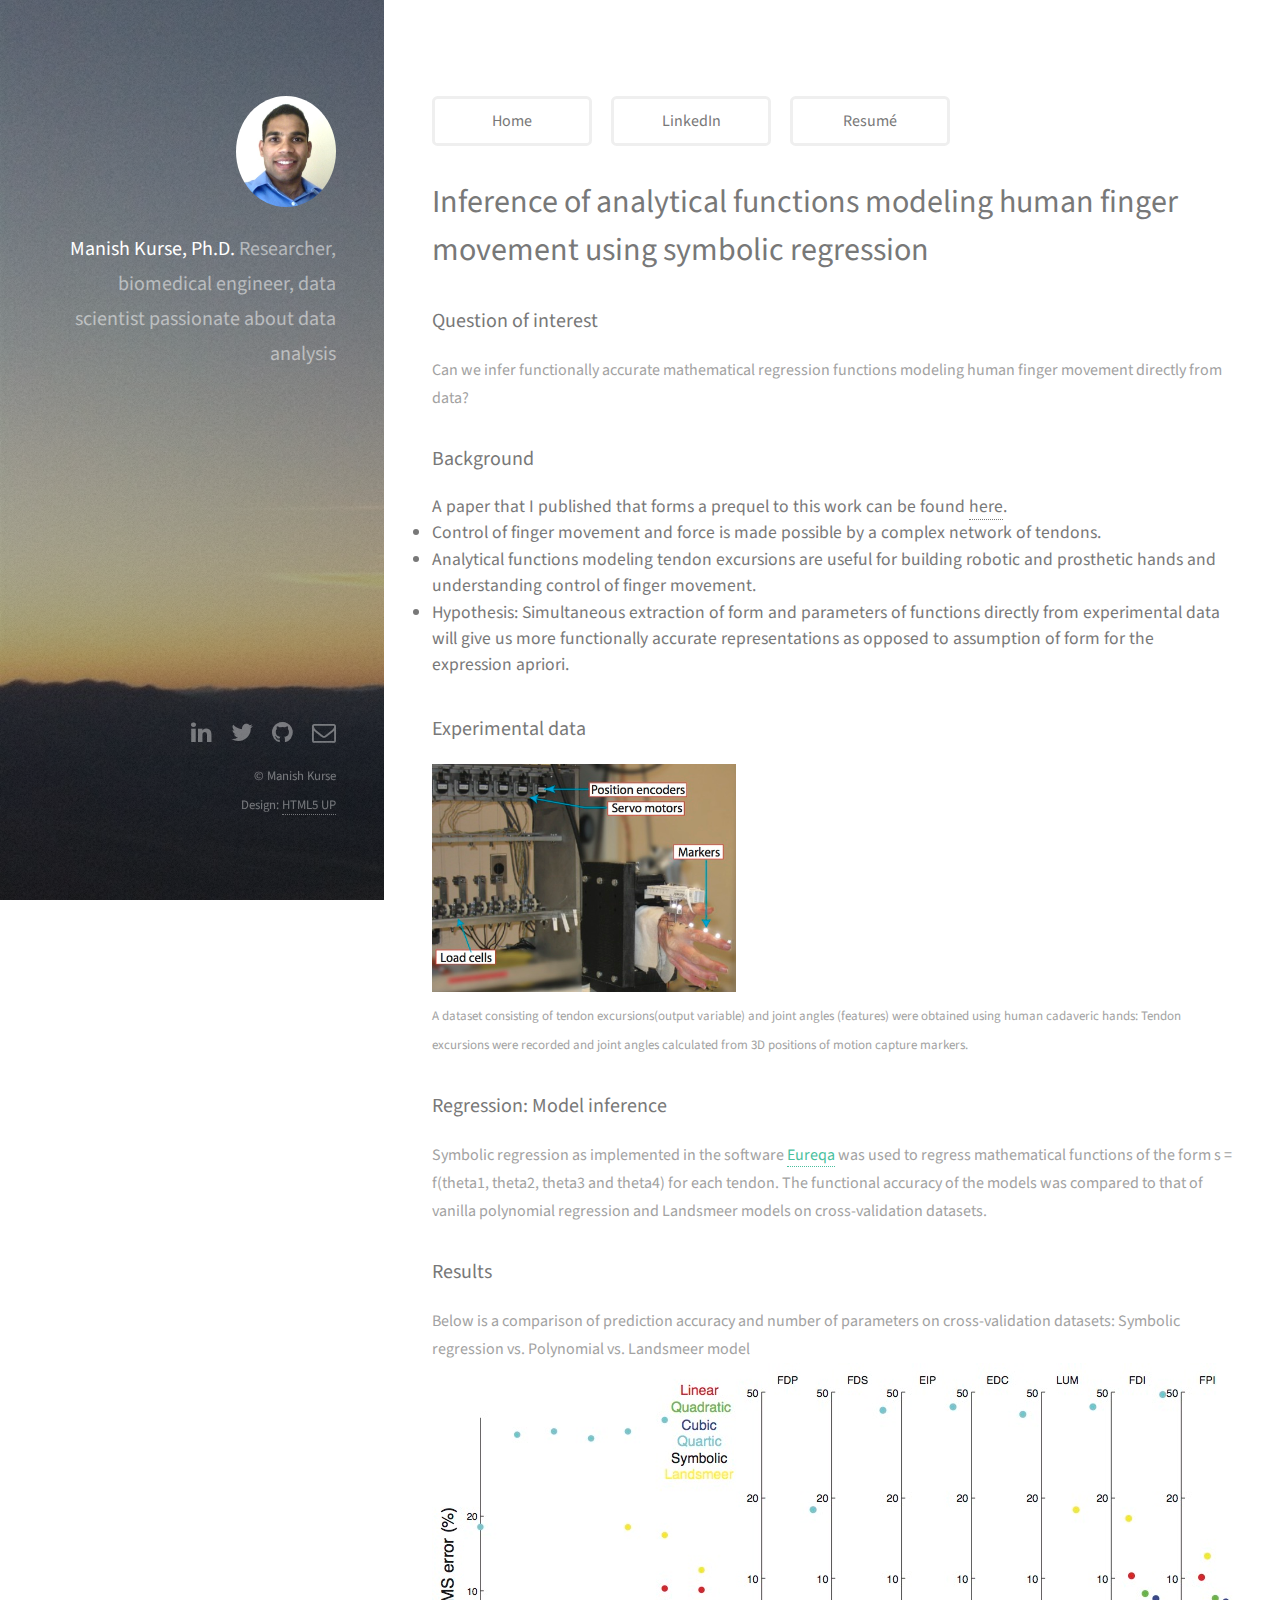
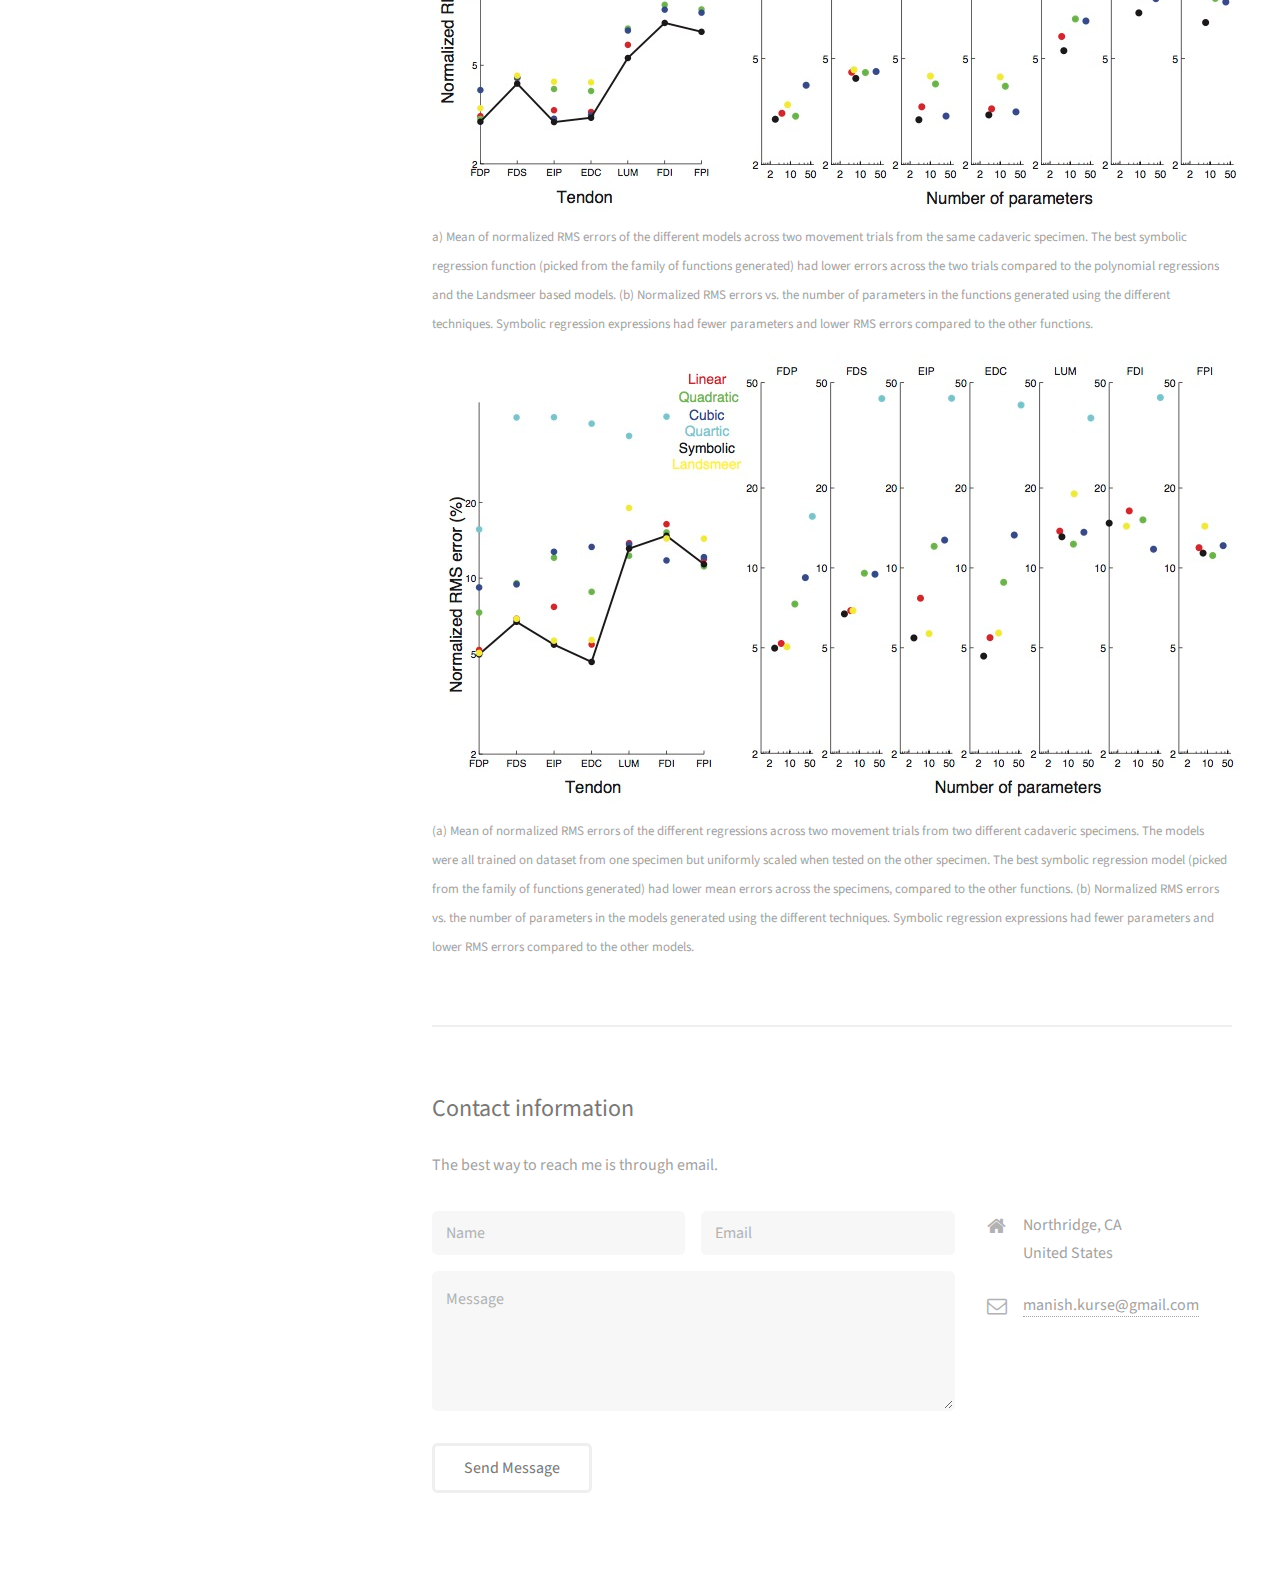
==== commit d64bfc91: "Added paper" ====
--- a/InferenceAnalyticalFunctions.html
+++ b/InferenceAnalyticalFunctions.html
@@ -51,6 +51,7 @@
 						</p>
 						<p>
 						<h3>Background</h3>
+						<h4> A paper that I published that forms a prequel to this work can be found <a href = http://bbdl.usc.edu/Papers/Kurse2012Extrapolatable.pdf> here</a>.
 						<li>Control of finger movement and force is made possible by a complex network of tendons.</li>
 						<li>Analytical functions modeling tendon excursions are useful for building robotic and prosthetic hands and understanding control of finger movement.</li>
 						<li>Hypothesis: Simultaneous extraction of form and parameters of functions directly from experimental data will give us more functionally 
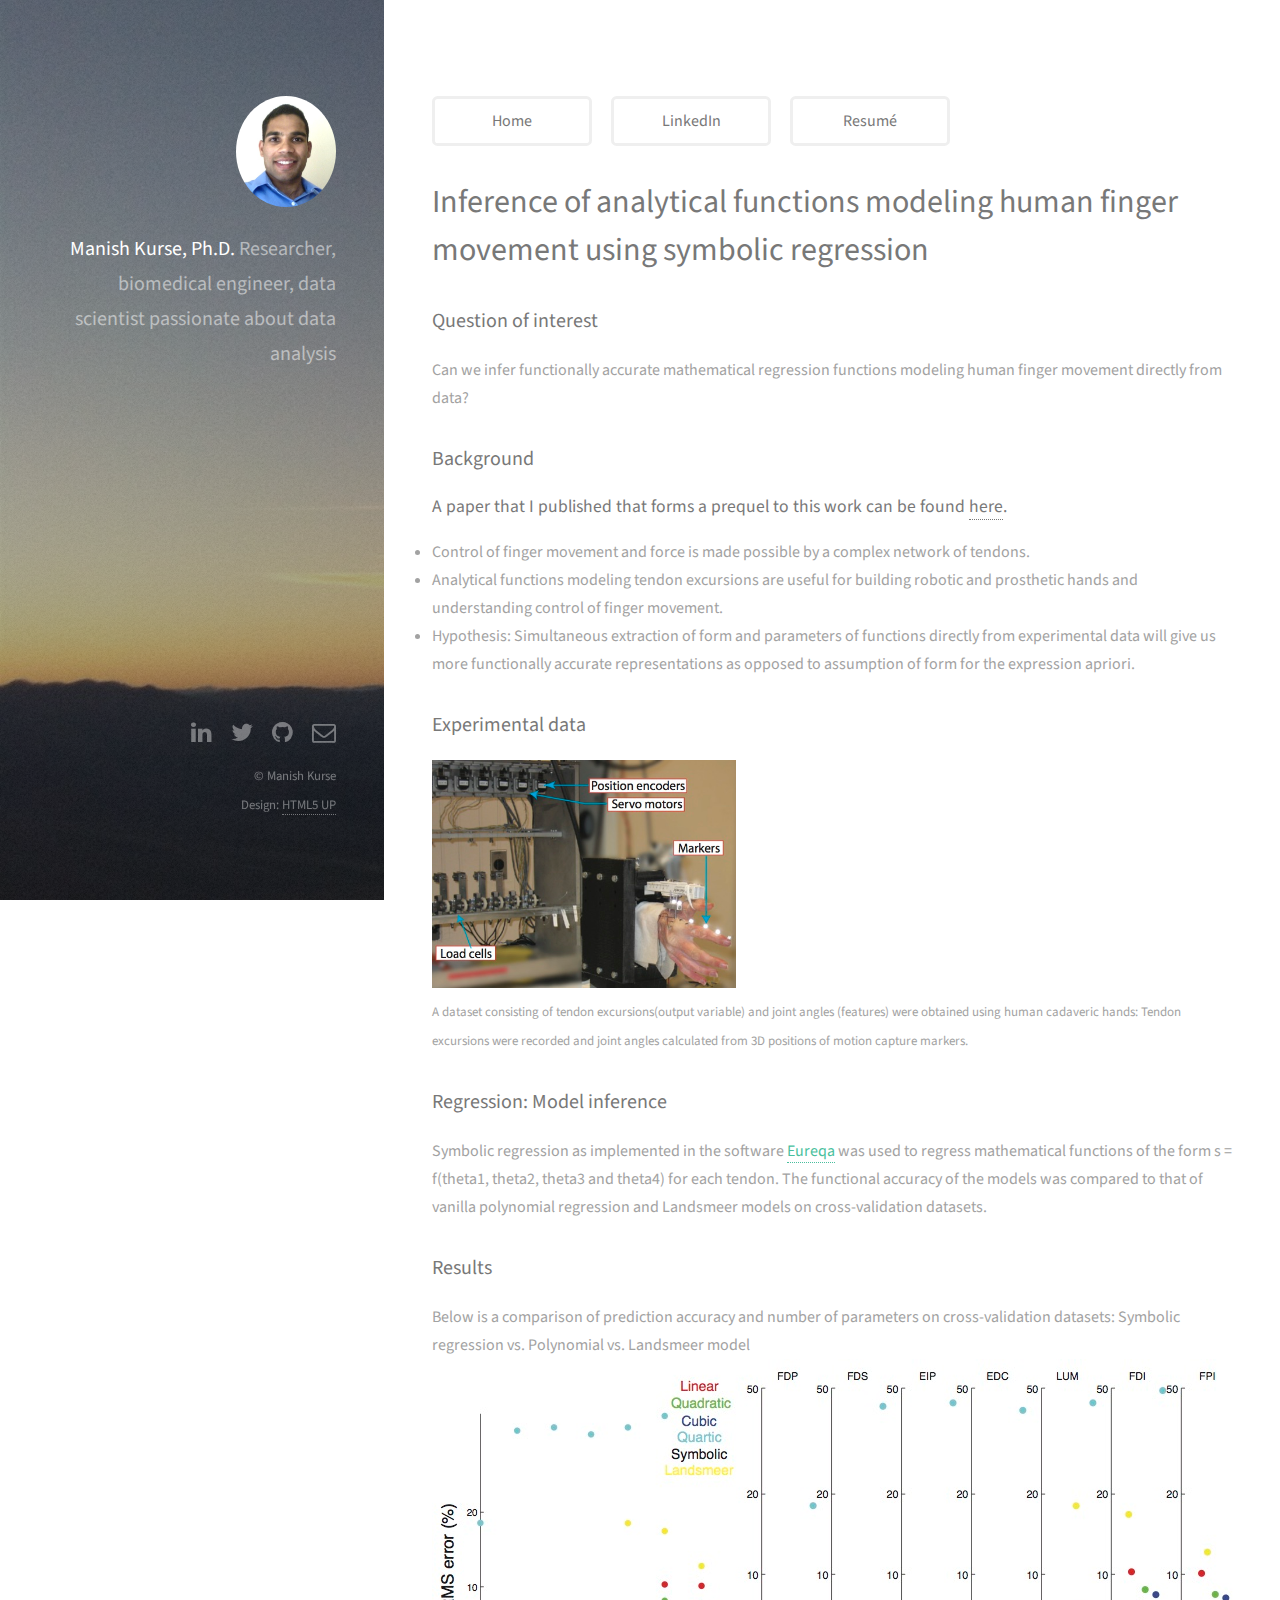
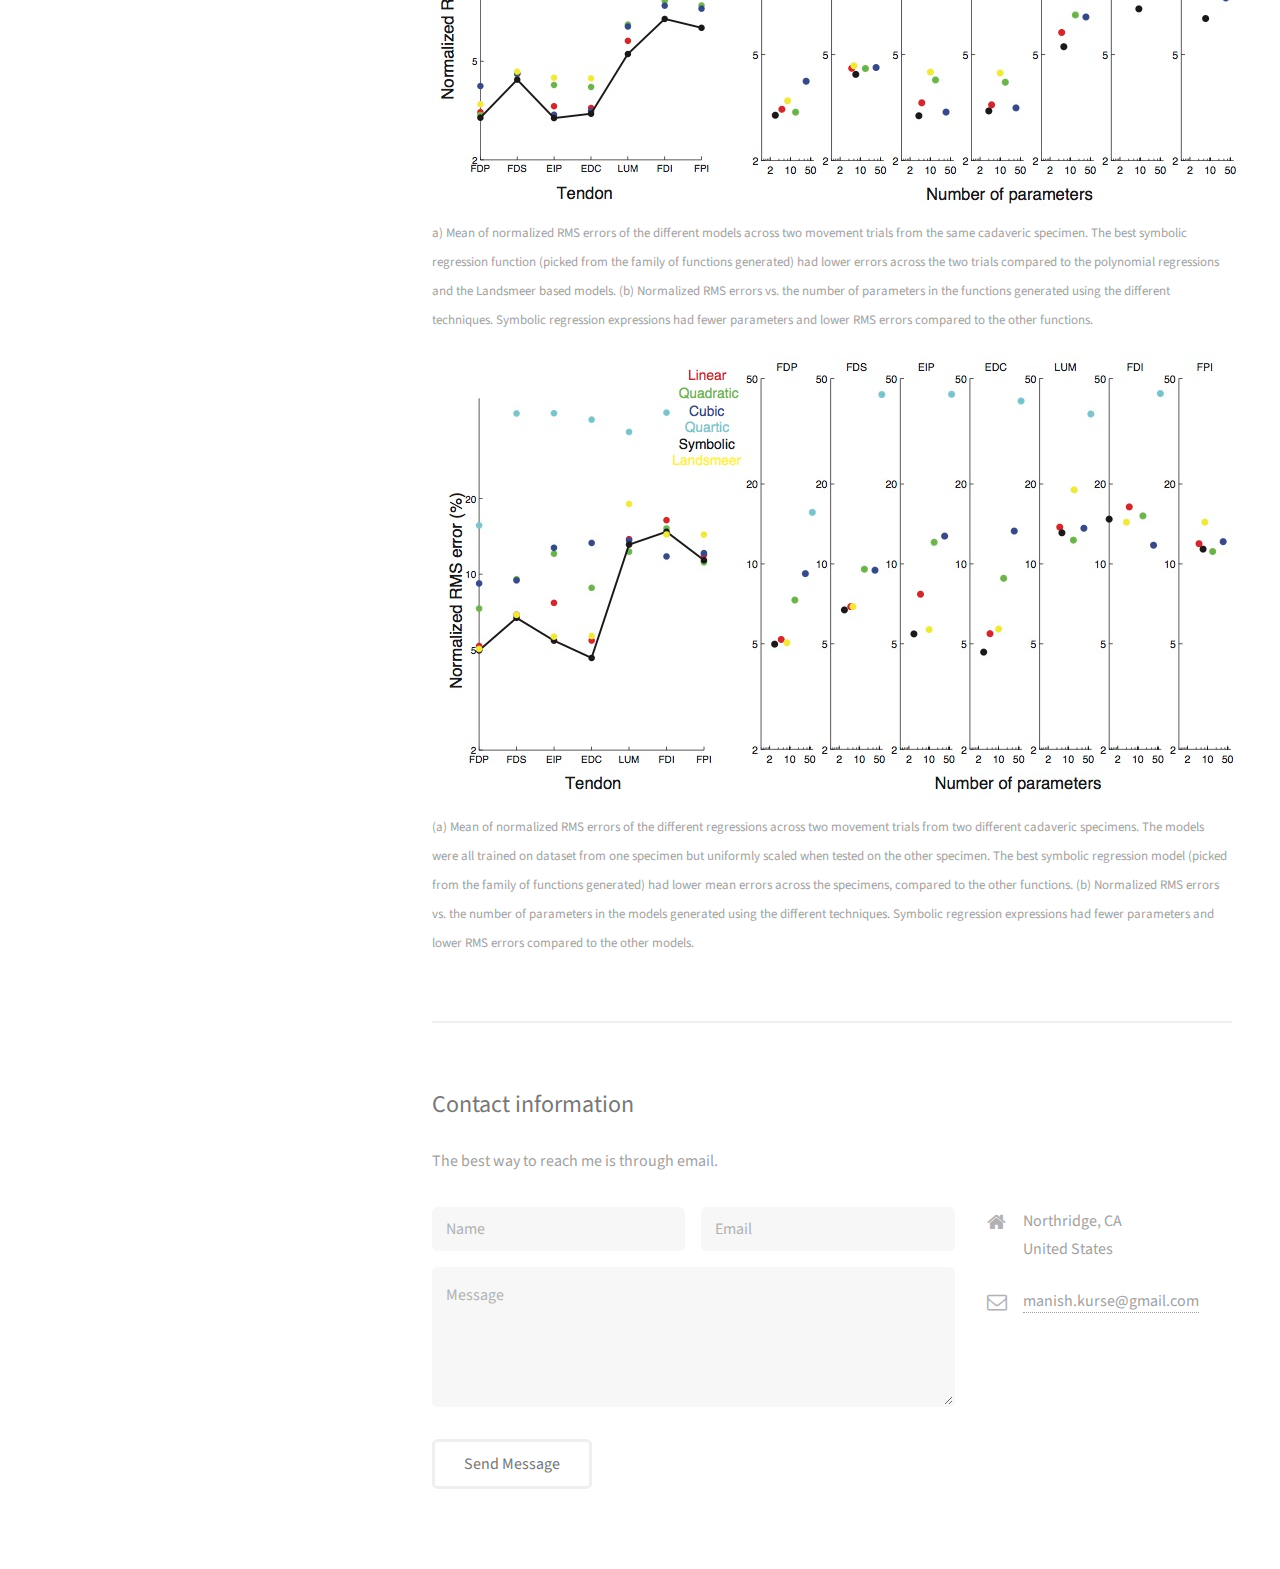
==== commit 0dbbb918: "Added paper" ====
--- a/InferenceAnalyticalFunctions.html
+++ b/InferenceAnalyticalFunctions.html
@@ -51,7 +51,7 @@
 						</p>
 						<p>
 						<h3>Background</h3>
-						<h4> A paper that I published that forms a prequel to this work can be found <a href = http://bbdl.usc.edu/Papers/Kurse2012Extrapolatable.pdf> here</a>.
+						<h4> A paper that I published that forms a prequel to this work can be found <a href = http://bbdl.usc.edu/Papers/Kurse2012Extrapolatable.pdf> here</a>. </h4>
 						<li>Control of finger movement and force is made possible by a complex network of tendons.</li>
 						<li>Analytical functions modeling tendon excursions are useful for building robotic and prosthetic hands and understanding control of finger movement.</li>
 						<li>Hypothesis: Simultaneous extraction of form and parameters of functions directly from experimental data will give us more functionally 
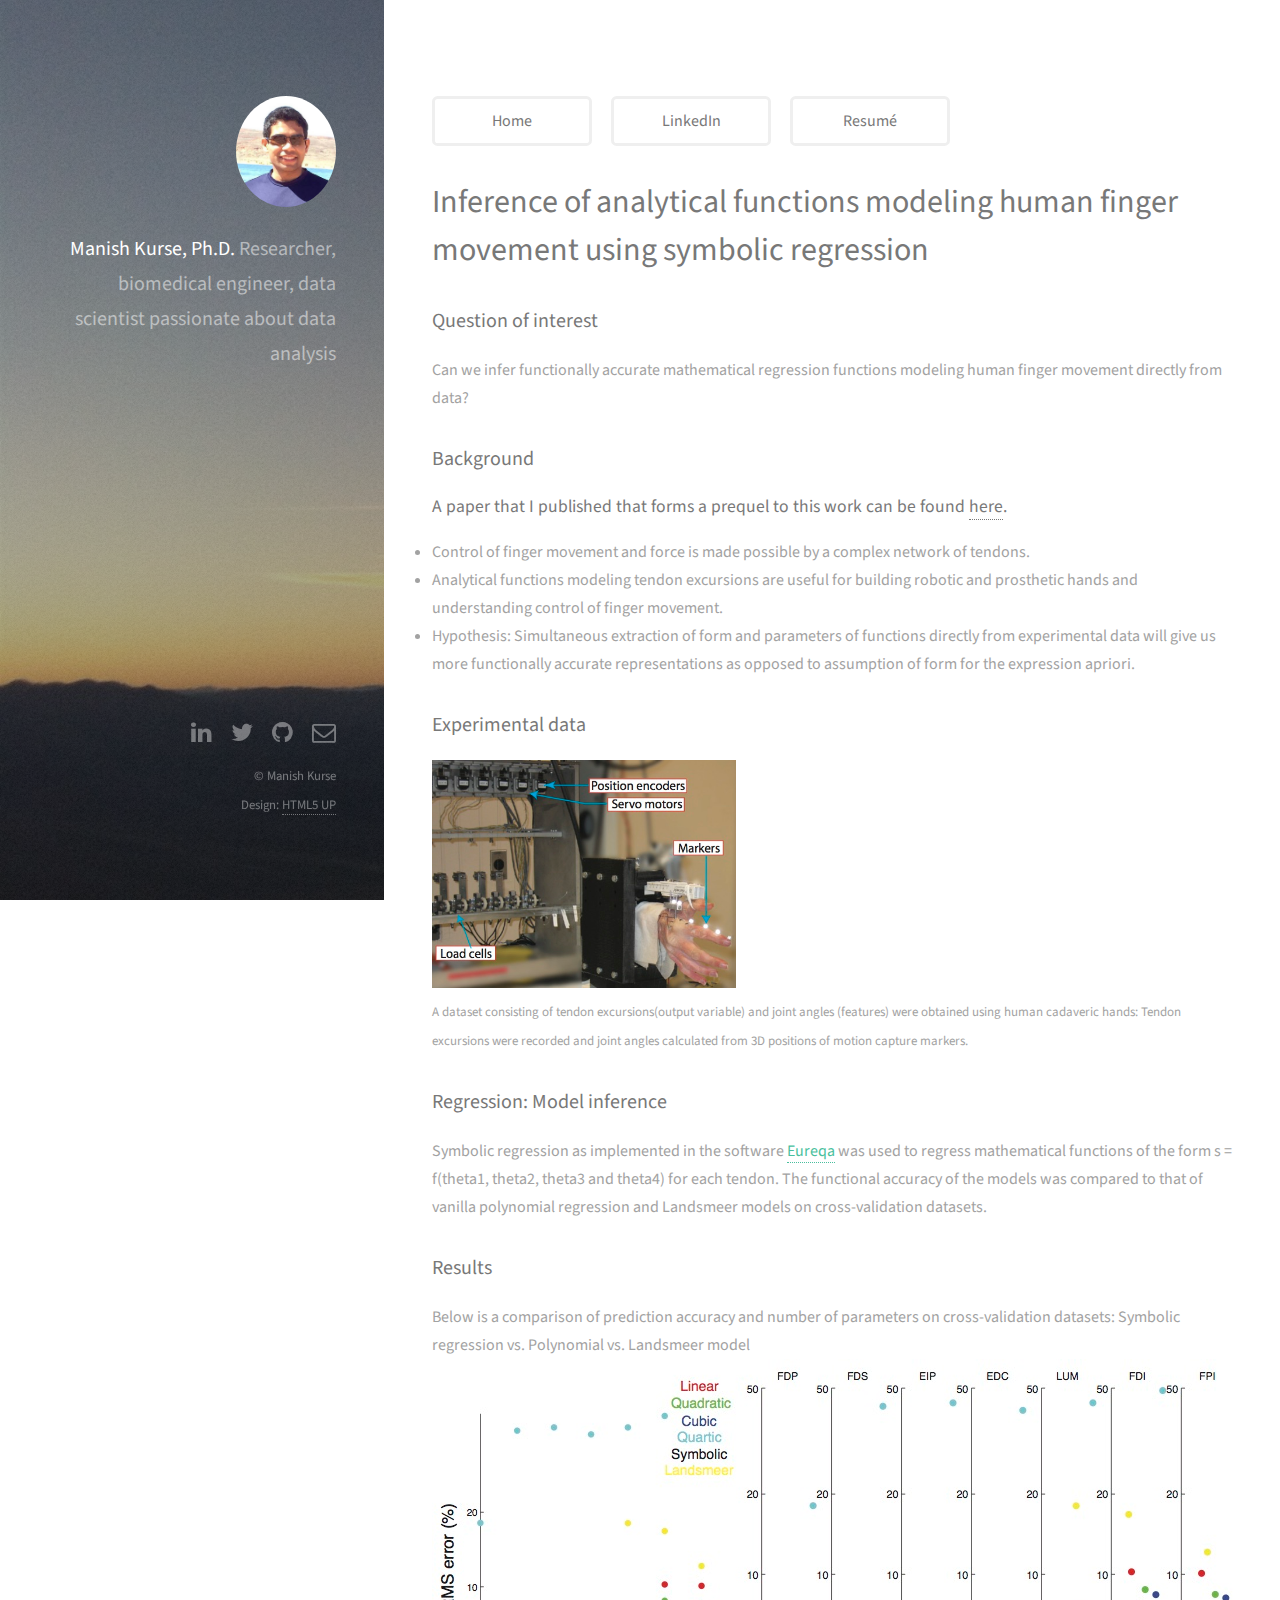
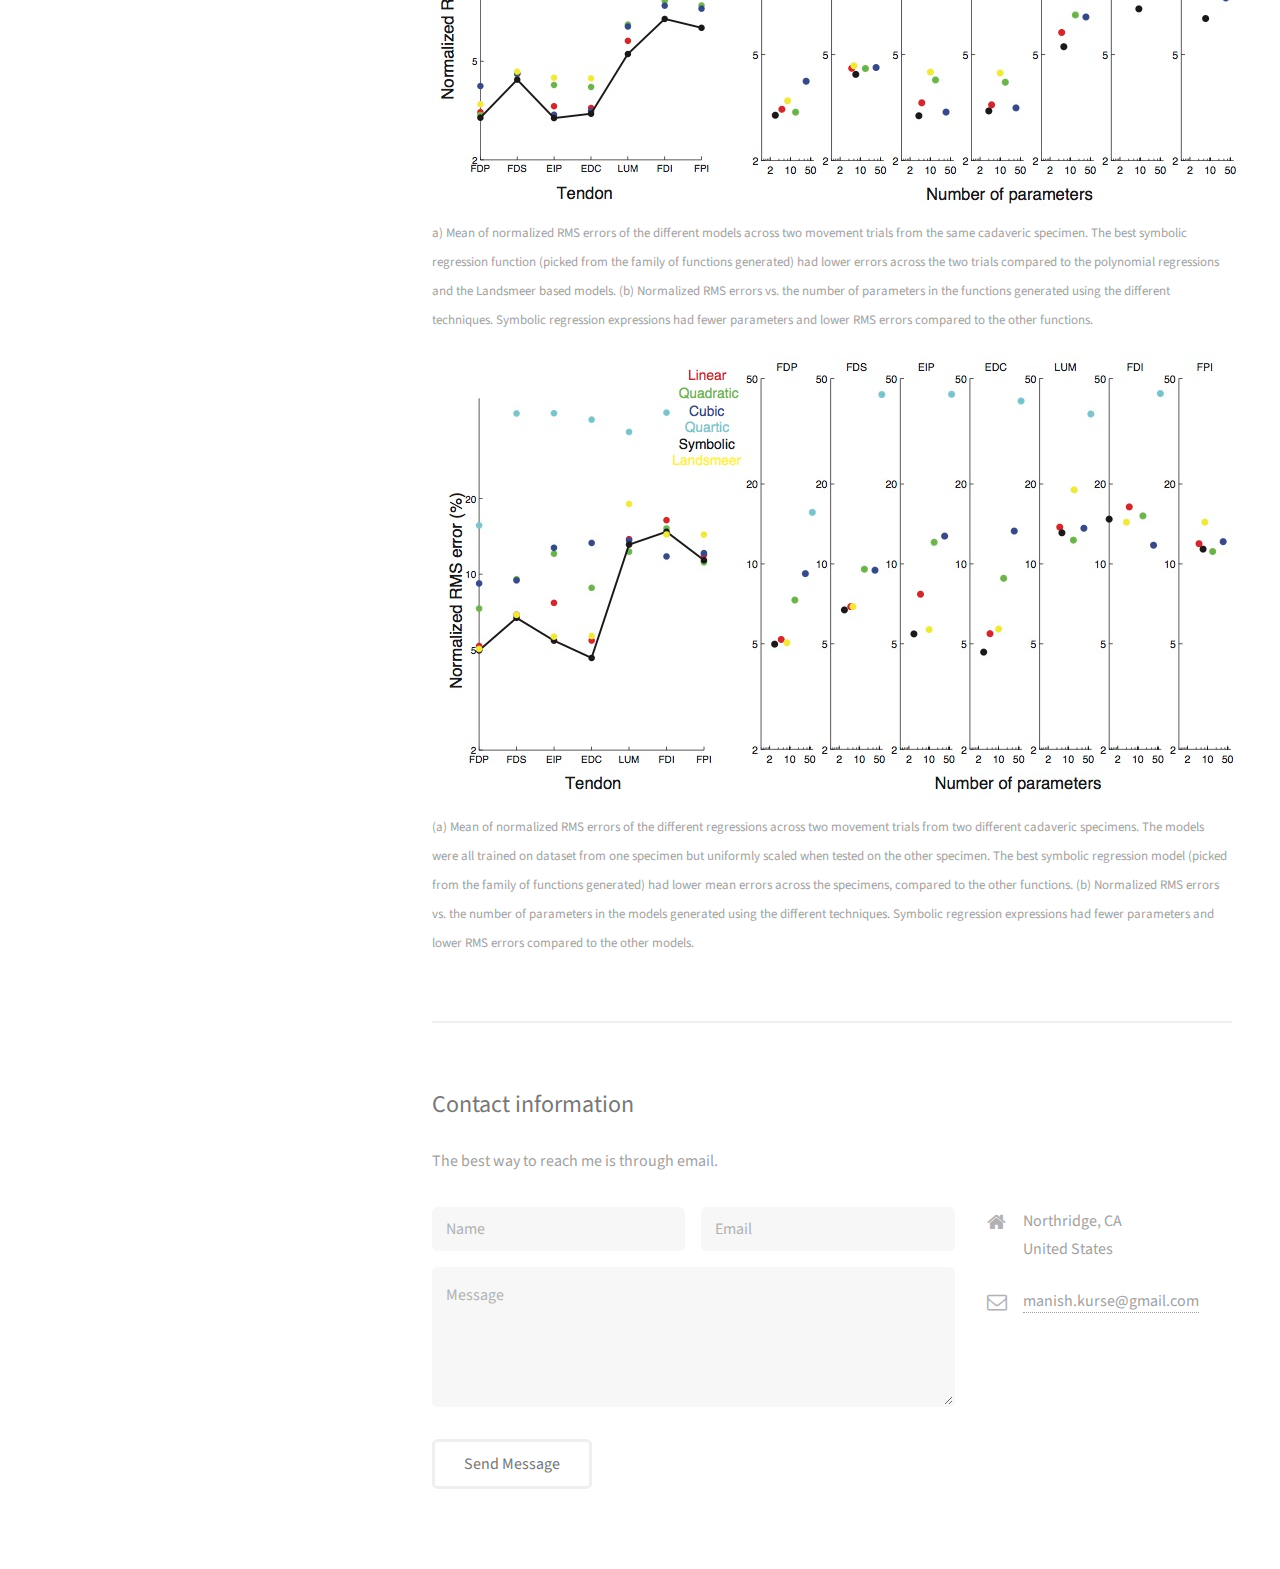
==== commit 27d8d668: "Changed title of Inference of Equations Page" ====
--- a/InferenceAnalyticalFunctions.html
+++ b/InferenceAnalyticalFunctions.html
@@ -6,7 +6,7 @@
 -->
 <html>
 	<head>
-		<title>Manish Kurse's Webpage</title>
+		<title>Inference of analytical functions modeling the finger</title>
 		<meta http-equiv="content-type" content="text/html; charset=utf-8" />
 		<meta name="description" content="" />
 		<meta name="keywords" content="" />
@@ -21,6 +21,16 @@
 			<link rel="stylesheet" href="css/style-large.css" />
 		</noscript>
 		<!--[if lte IE 8]><link rel="stylesheet" href="css/ie/v8.css" /><![endif]-->
+		<script>
+  		(function(i,s,o,g,r,a,m){i['GoogleAnalyticsObject']=r;i[r]=i[r]||function(){
+	  (i[r].q=i[r].q||[]).push(arguments)},i[r].l=1*new Date();a=s.createElement(o),
+	  m=s.getElementsByTagName(o)[0];a.async=1;a.src=g;m.parentNode.insertBefore(a,m)
+	  })(window,document,'script','//www.google-analytics.com/analytics.js','ga');
+
+	  ga('create', 'UA-4629002-2', 'auto');
+	  ga('send', 'pageview');
+
+	</script>
 	</head>
 	<body id="top">
 
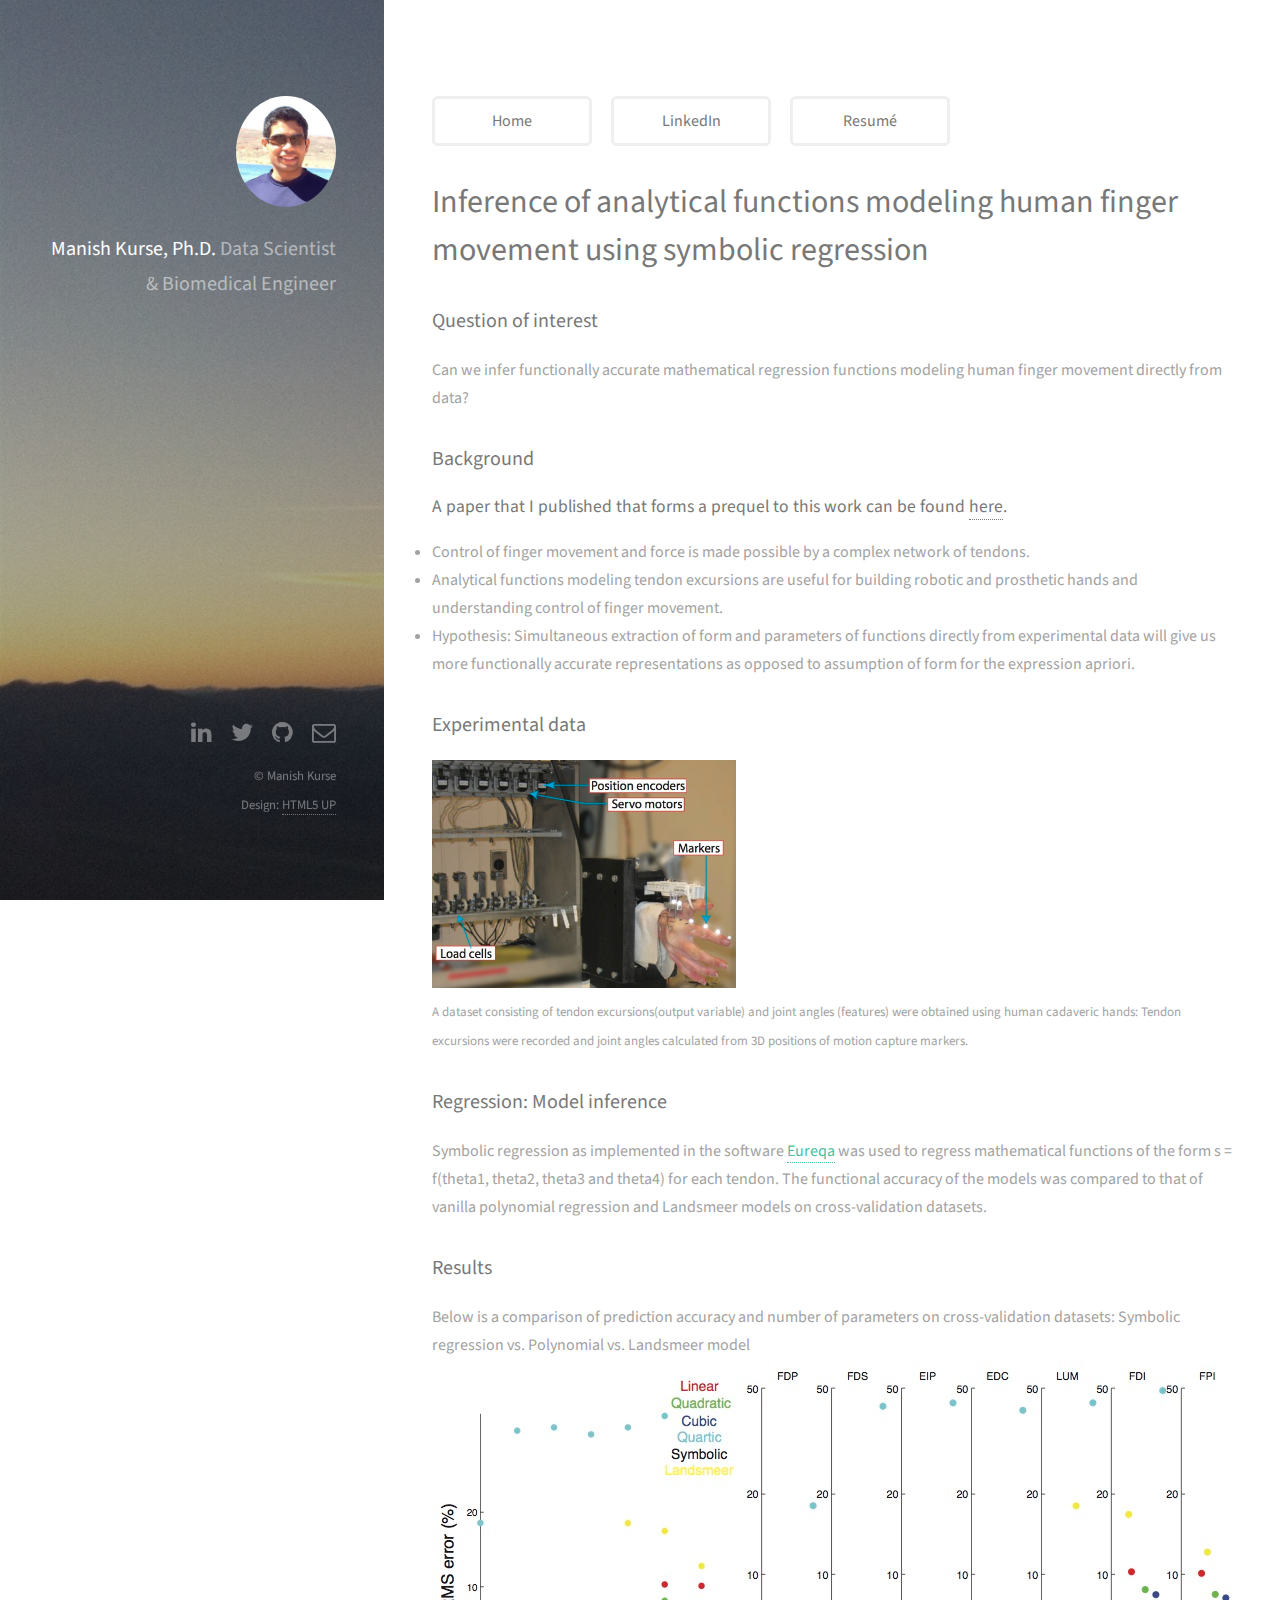
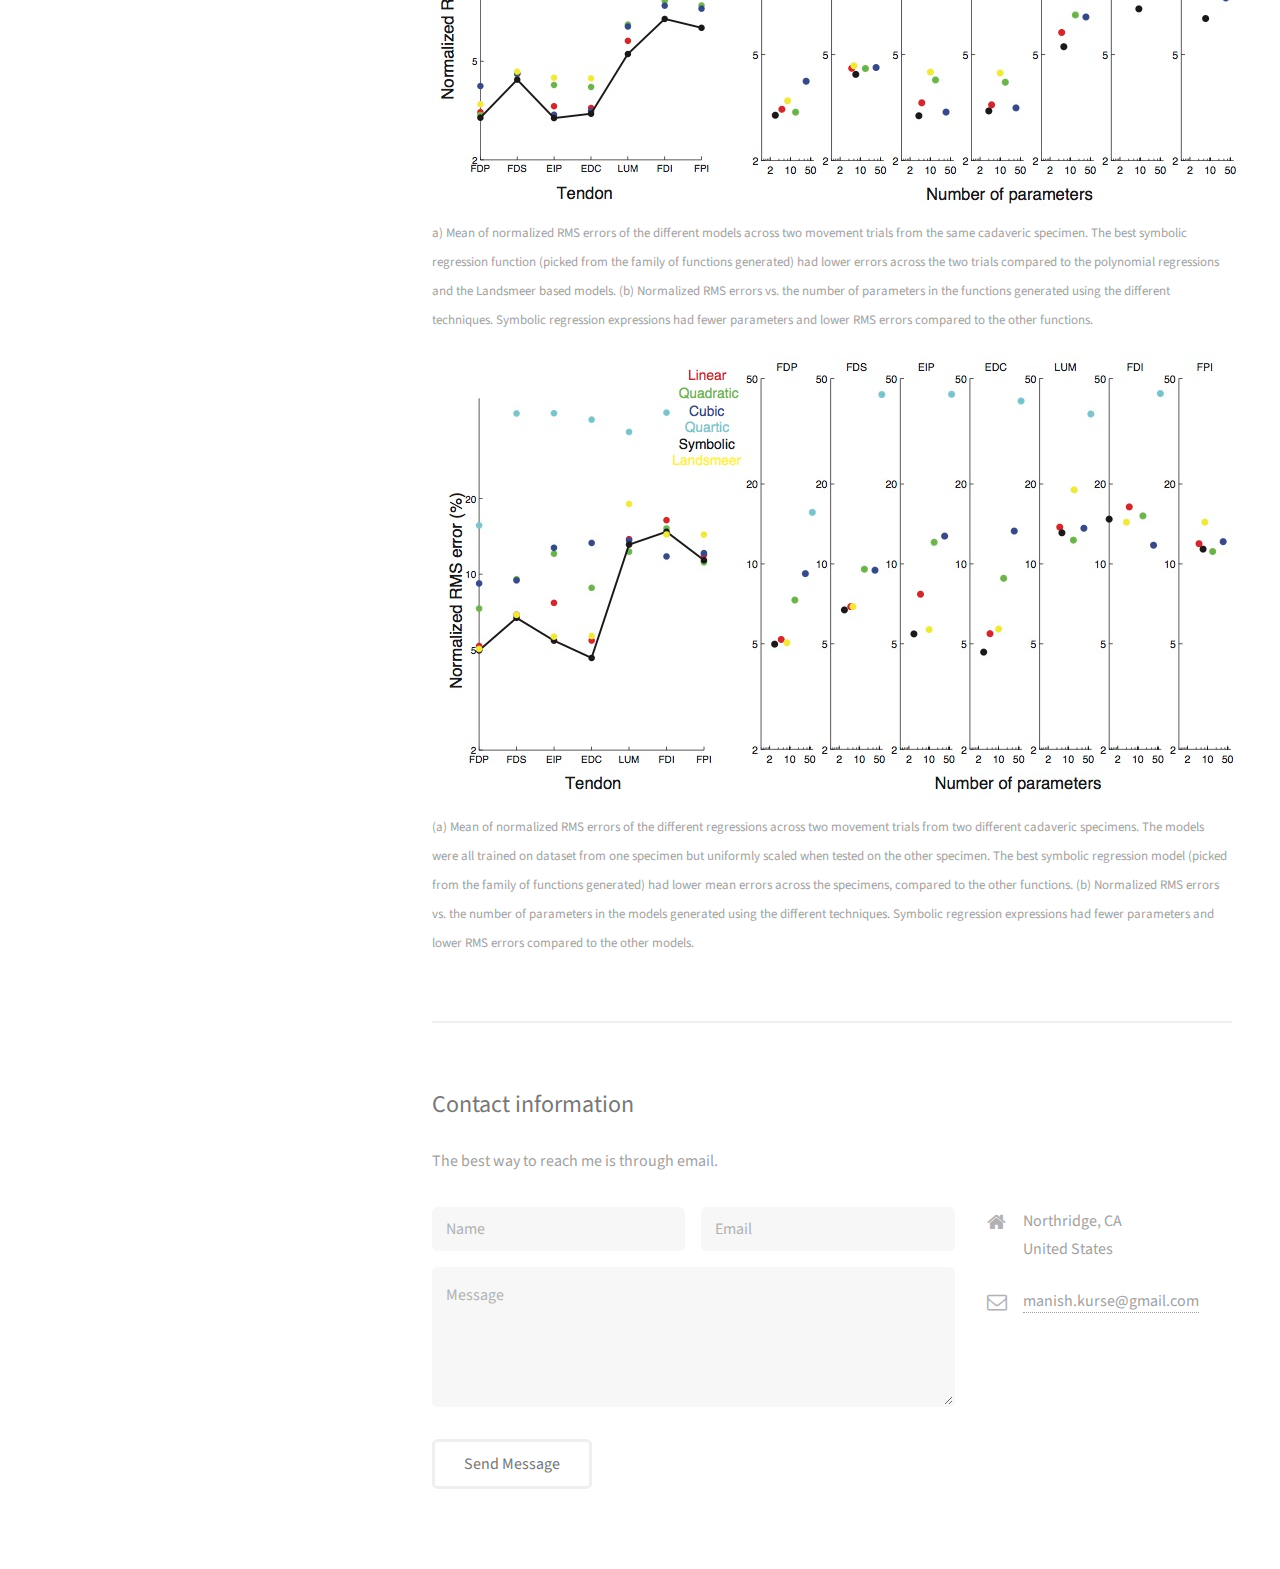
==== commit ef8cc0bc: "Changed subtitle of Inference of Equations Page" ====
--- a/InferenceAnalyticalFunctions.html
+++ b/InferenceAnalyticalFunctions.html
@@ -38,8 +38,7 @@
 			<header id="header">
 				<a href="images/ManishKurse.jpg" class="image avatar"><img src="images/ManishKurse.jpg" alt="" /></a>
 				<h1><strong>Manish Kurse, Ph.D.</strong><br />
-				Researcher, biomedical engineer, data scientist<br />
-				passionate about data analysis<br />
+				Data Scientist & Biomedical Engineer<br />
 			</header>
 
 		<!-- Main -->
